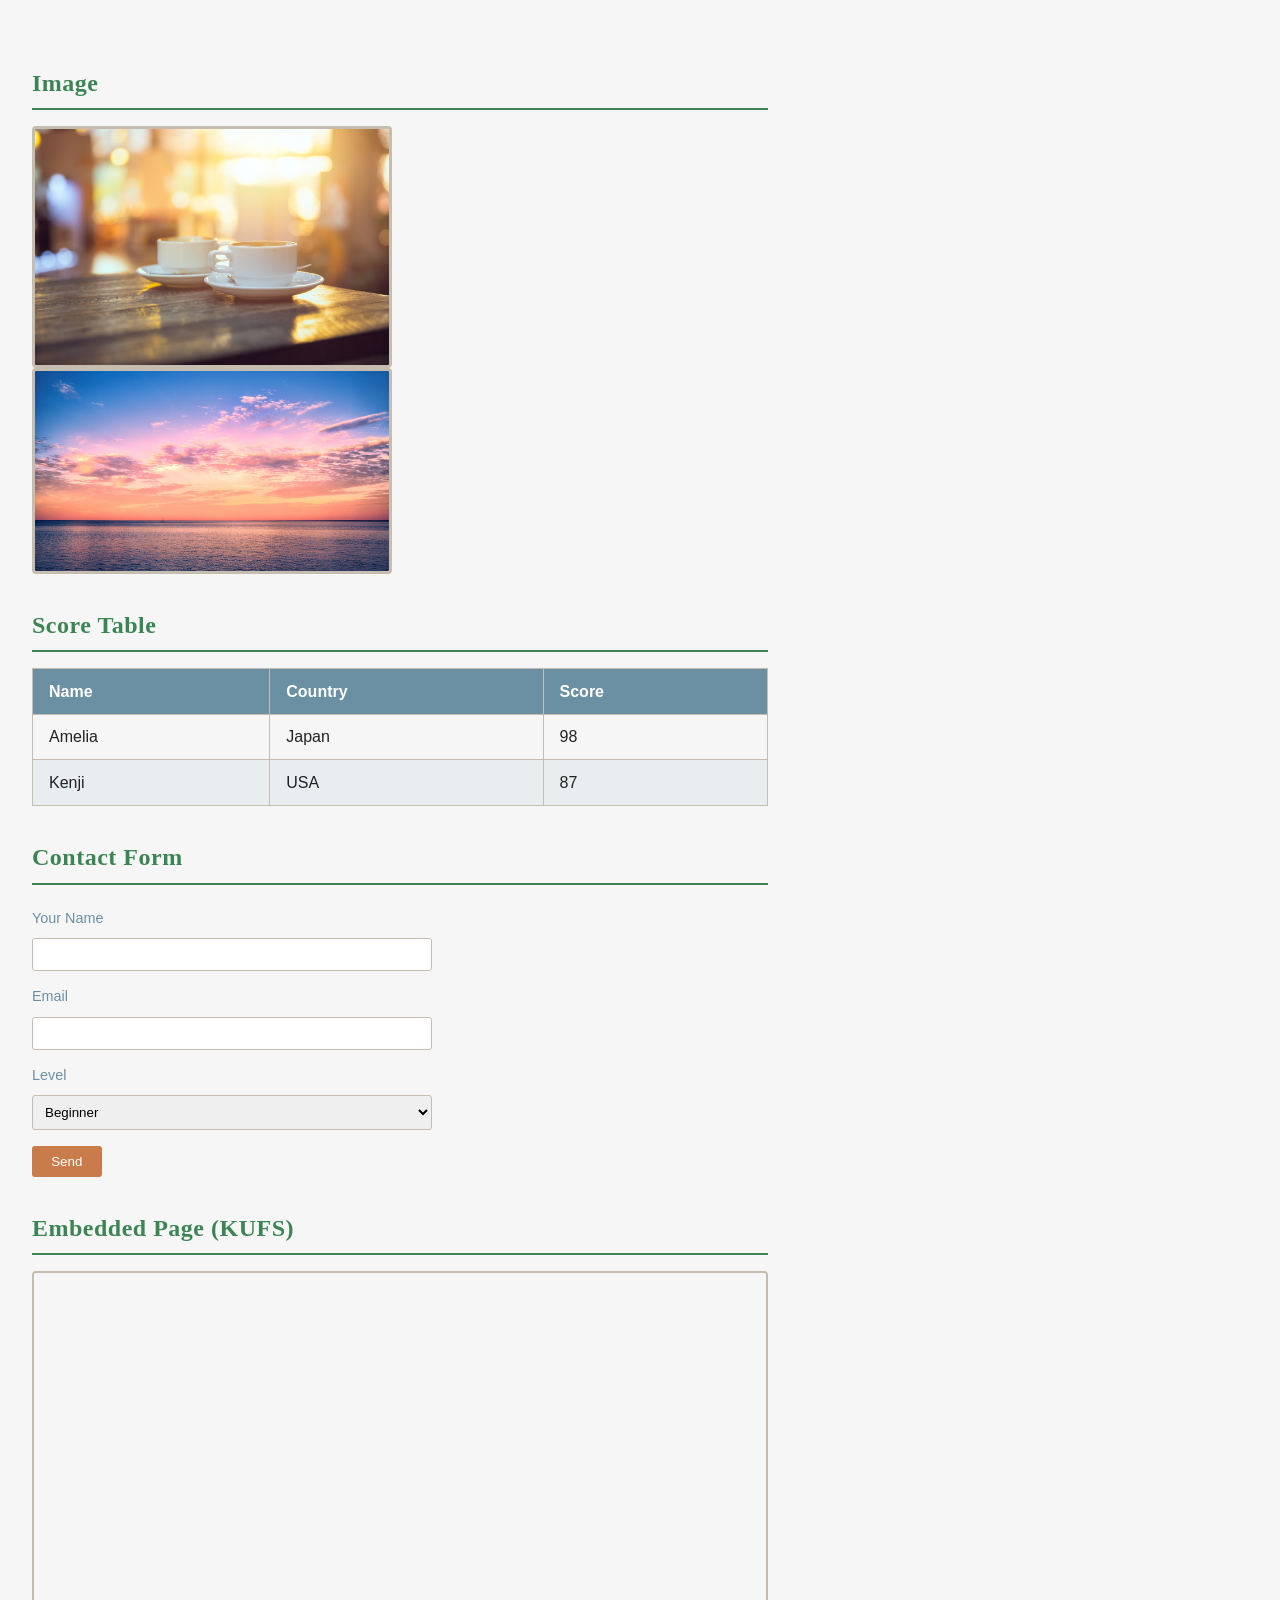
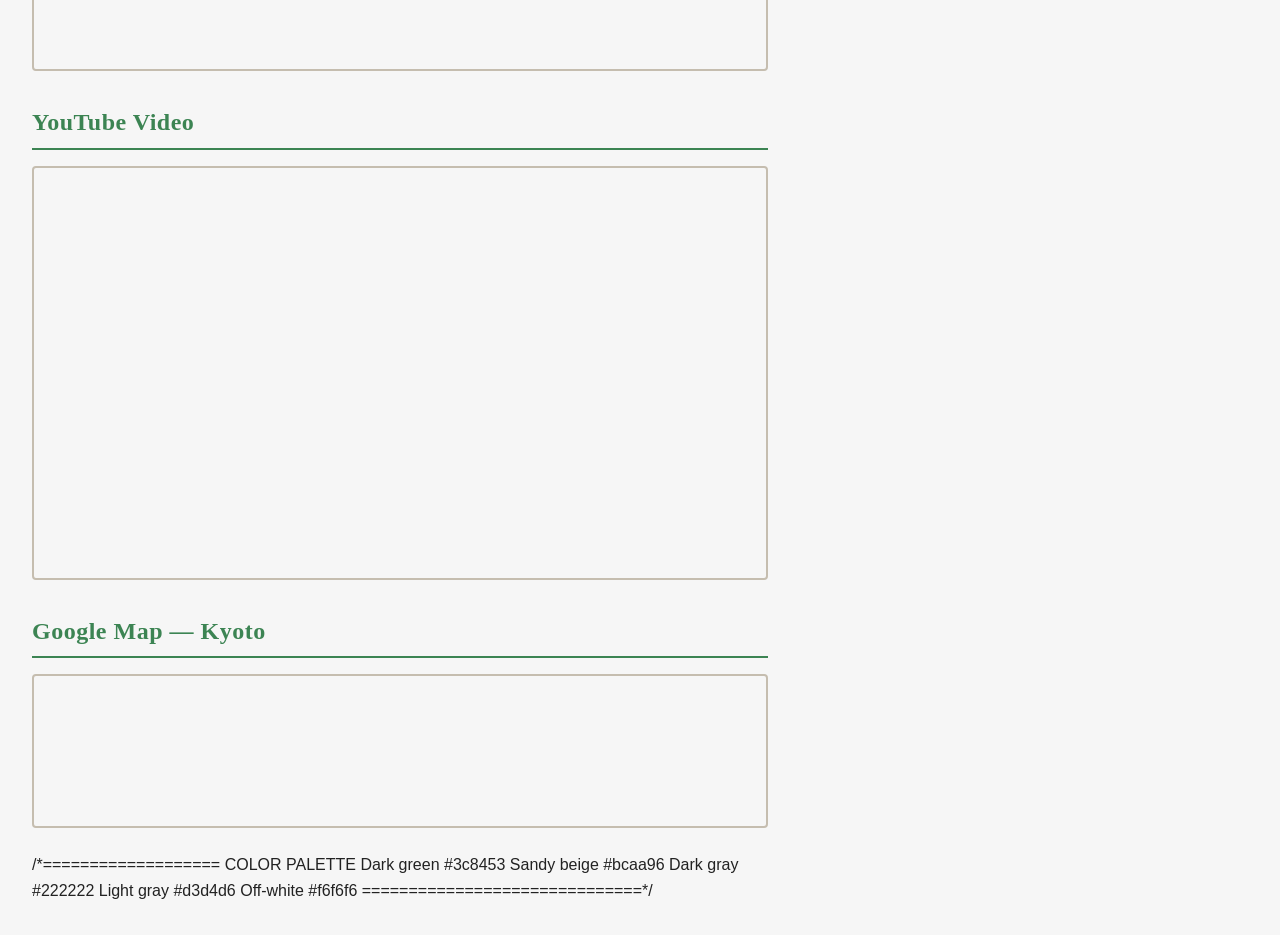
==== index.html @ cea36962 "Update index.html" ====
<!DOCTYPE html>
<html lang="en">
<head>
  <meta charset="UTF-8" />
  <meta name="viewport" content="width=device-width, initial-scale=1.0" />
  <title>Practice Page</title>

  <!-- External CSS: Google Fonts -->
  <link href="https://fonts.googleapis.com/css2?family=Noto+Serif+JP:wght@300;400&display=swap" rel="stylesheet" />

  <!-- Internal CSS with colors -->
  <style>
    body {
      background-color: #F5F0E8;
      color: #2C2A3A;
      font-family: 'Noto Serif JP', serif;
      max-width: 800px;
      margin: 0 auto;
      padding: 2rem;
    }

    h2 {
      color: #6B8FA3;
      border-bottom: 1px solid #C5BDAF;
      padding-bottom: 0.3rem;
      margin: 2rem 0 1rem;
    }

    /* Image */
    img {
      max-width: 360px;
      border: 3px solid #C5BDAF;
      border-radius: 4px;
      display: block;
    }
    /* Table */
    table {
      width: 100%;
      border-collapse: collapse;
    }

    thead {
      background-color: #6B8FA3;
      color: #ffffff;
    }

    th, td {
      padding: 0.6rem 1rem;
      text-align: left;
      border: 1px solid #C5BDAF;
    }

    tbody tr:nth-child(even) {
      background-color: #E8EDF0;
    }

    /* Form */
    form {
      display: flex;
      flex-direction: column;
      gap: 0.5rem;
      max-width: 400px;
    }

    label {
      color: #6B8FA3;
      font-size: 0.9rem;
      margin-top: 0.4rem;
    }

    input, select {
      padding: 0.5rem;
      border: 1px solid #C5BDAF;
      border-radius: 3px;
      font-family: inherit;
    }

    button[type="submit"] {
      margin-top: 0.5rem;
      padding: 0.5rem 1.2rem;
      background-color: #C97B4B;
      color: #ffffff;
      border: none;
      border-radius: 3px;
      cursor: pointer;
      align-self: flex-start;
      font-family: inherit;
    }

    /* iframes */
    iframe {
      display: block;
      width: 100%;
      border: 2px solid #C5BDAF;
      border-radius: 4px;
      margin-bottom: 1.5rem;
    }

    .video-wrap {
      position: relative;
      width: 100%;
      padding-bottom: 56.25%;
      height: 0;
    }

    .video-wrap iframe {
      position: absolute;
      top: 0; left: 0;
      width: 100%;
      height: 100%;
    }
  </style>
</head>
<body>

  <!-- FIX 1: pngtree.com is a webpage, not an image file.
       src must end in .jpg or .png — replaced with a real dog image. -->
  <h2>Image</h2>
  <img
    src="bg-coffee-shop.jpg"
    alt="coffee shop"
    width="360" />
<img
  src="bg-sunset-ocean.jpg"
  alt="sunset ocean"
  width="360"
  
  <!-- No fixes needed in the table -->
  <h2>Score Table</h2>
  <table>
    <thead>
      <tr>
        <th>Name</th>  <th>Country</th>  <th>Score</th>
      </tr>
    </thead>
    <tbody>
      <tr>
        <td>Amelia</td>  <td>Japan</td>  <td>98</td>
      </tr>
      <tr>
        <td>Kenji</td>  <td>USA</td>  <td>87</td>
      </tr>
    </tbody>
  </table>

  <!-- No fixes needed in the form -->
  <h2>Contact Form</h2>
  <form action="/submit" method="post">
    <label for="name">Your Name</label>
    <input type="text" id="name" name="name" />

    <label for="email">Email</label>
    <input type="email" id="email" name="email" />

    <label for="level">Level</label>
    <select id="level" name="level">
      <option value="beginner">Beginner</option>
      <option value="advanced">Advanced</option>
    </select>

    <button type="submit">Send</button>
  </form>

  <!-- FIX 2: Added title attribute (accessibility requirement) -->
  <h2>Embedded Page (KUFS)</h2>
  <iframe
    src="https://gyouseki.kufs.ac.jp/kufshp/KgApp?resId=S001125&Language=2"
    height="400"
    title="KUFS Faculty Research"
    frameborder="0">
  </iframe>

  <!-- FIX 3: Added frameborder="0", made responsive with wrapper div -->
  <h2>YouTube Video</h2>
  <div class="video-wrap">
    <iframe
      src="https://www.youtube.com/embed/dQw4w9WgXcQ"
      title="YouTube video player"
      frameborder="0"
      allowfullscreen>
    </iframe>
  </div>

  <!-- FIX 4: "pb=..." was a placeholder — replaced with real Nagoya embed URL.
       Also added frameborder="0" and allowfullscreen. -->
  <h2>Google Map — Kyoto</h2>
  <iframe
    src="https://www.google.com/search?q=kyoto+google+maps&oq=kyoto+google+maps&gs_lcrp=EgZjaHJvbWUyBggAEEUYOTIHCAEQABiABDIHCAIQABiABDIICAMQABgWGB4yCAgEEAAYFhgeMggIBRAAGBYYHjIICAYQABgWGB4yCAgHEAAYFhgeMggICBAAGBYYHjIICAkQABgWGB7SAQgyNzY3ajBqN6gCALACAA&sourceid=chrome&ie=UTF-8"
    title="Map of Kyoto"
    frameborder="0"
    allowfullscreen>
  </iframe>
/*===================
  COLOR PALETTE

 Dark green	#3c8453
 Sandy beige   #bcaa96
 Dark gray 	#222222
 Light gray	#d3d4d6
 Off-white 	#f6f6f6
==============================*/
<!DOCTYPE html>
<html lang="en">
<head>
<meta charset="UTF-8">
<meta name="viewport" content="width=device-width, initial-scale=1.0">
<title> Amelia Ijiri | Portfolio</title>

<style>
  /* ============================================
     1. TEXT PROPERTIES (Duckett Ch. 12)
     ============================================ */
  * {
    box-sizing: border-box;
  }

  body {
    margin: 0;
    background-color: #f6f6f6;
    font-family: 'Helvetica Neue', Arial, sans-serif;
    color: #222222;
    line-height: 1.6;
  }

  h1, h2, h3 {
    font-family: Georgia, 'Times New Roman', serif;
    color: #3c8453;
    font-weight: 700;
    letter-spacing: 0.5px;
  }

  h1 {
    font-size: 2.75rem;
    text-transform: uppercase;
    letter-spacing: 3px;
  }

  h2 {
    font-size: 1.5rem;
    border-bottom: 2px solid #3c8453;
    padding-bottom: 6px;
    margin-bottom: 16px;
  }

  p {
    font-size: 1rem;
    color: #3c8453;
  }

  .tagline {
    font-style: italic;
    font-size: 1.1rem;
    color: #3c8453;
    letter-spacing: 1px;
  }

  a {
    color:#3c8453;
    text-decoration: none;
    font-weight: bold;
  }

  a:hover {
    text-decoration: underline;
    color: #3c8453;
  }

  /* ============================================
     2. BOXES (Duckett Ch. 13)
     ============================================ */
  .container {
    max-width: 900px;
    margin: 0 auto;
    padding: 0 20px;
  }

  header.hero {
    background-color: #bcaa96;
    color:  #bcaa96;
    padding: 60px 20px;
    text-align: center;
  }

  header.hero h1 {
    color: #3c8453;
  }

  .card {
    background-color:#bcaa96;
    border: 1px solid #3c8453;
    border-radius: 20px;
    padding: 51px 51px;
    margin: 30px 0;
    box-shadow: 0 4px 10px rgba(0, 0, 0, 0.08);
  }

  .skills-box {
    background-color: #bcaa96;
    border-left: 6px solid #C56A4C;
    border-radius: 4px;
    padding: 24px 30px;
    margin: 30px 0;
  }

  footer {
    text-align: center;
    padding: 24px;
    background-color: #bcaa96;
    color: #F2F0EC;
    margin-top: 40px;
    font-size: 0.9rem;
  }

  /* ============================================
     3. LIST styled with CSS (Duckett Ch. 14)
     ============================================ */
  .skills-box ul {
    list-style: none;
    padding: 0;
    margin: 0;
    display: flex;
    flex-wrap: wrap;
    gap: 12px;
  }


</body>
</html>
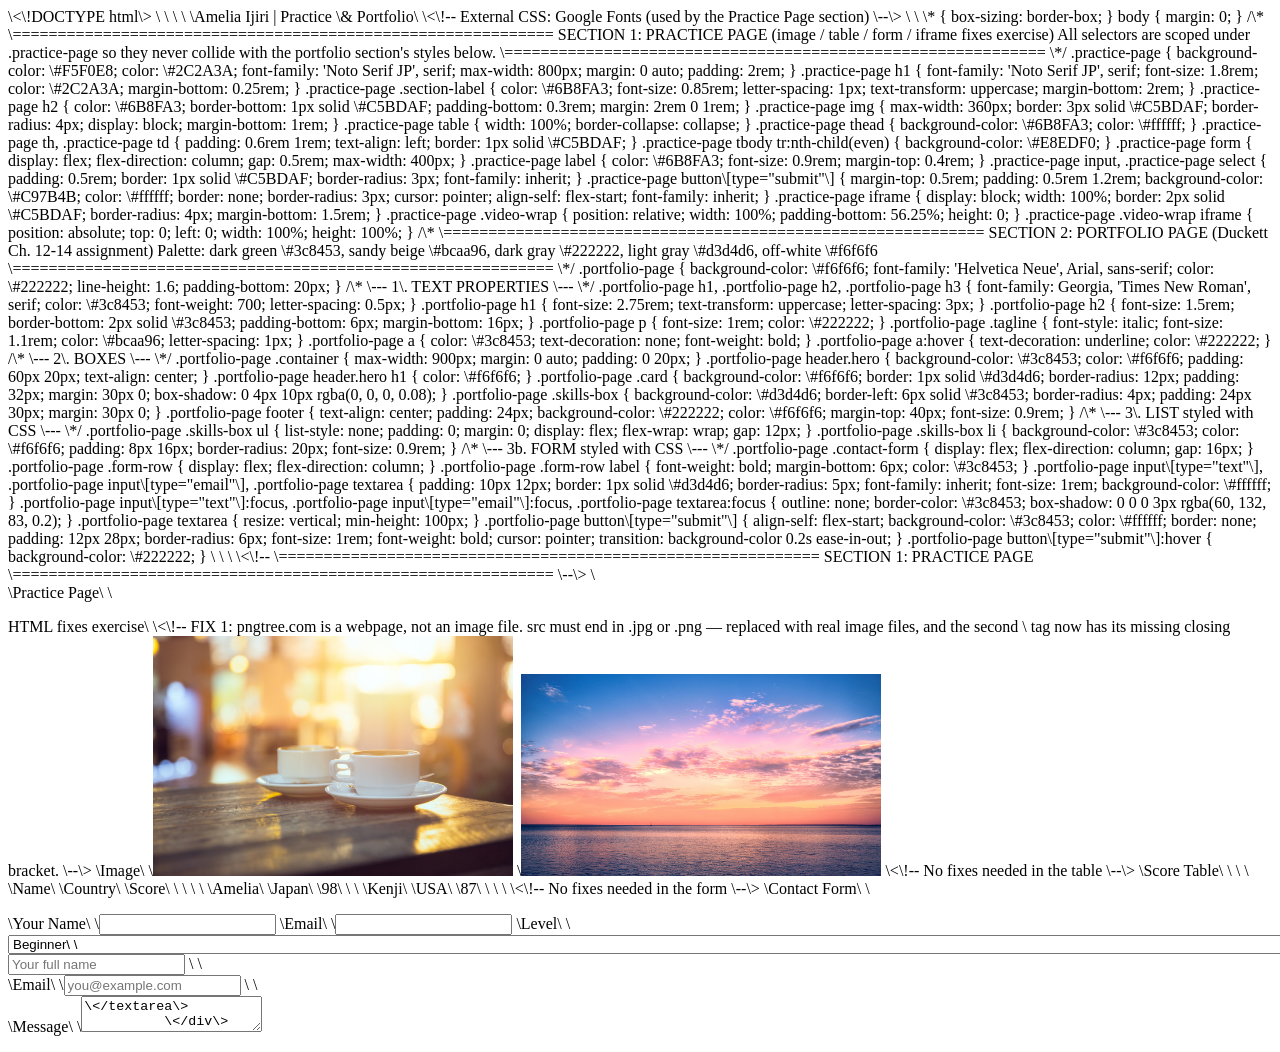
==== commit b90ad32b: "Add files via upload" ====
--- a/index.html
+++ b/index.html
@@ -1,328 +1,484 @@
-<!DOCTYPE html>
-<html lang="en">
-<head>
-  <meta charset="UTF-8" />
-  <meta name="viewport" content="width=device-width, initial-scale=1.0" />
-  <title>Practice Page</title>
-
-  <!-- External CSS: Google Fonts -->
-  <link href="https://fonts.googleapis.com/css2?family=Noto+Serif+JP:wght@300;400&display=swap" rel="stylesheet" />
-
-  <!-- Internal CSS with colors -->
-  <style>
-    body {
-      background-color: #F5F0E8;
-      color: #2C2A3A;
-      font-family: 'Noto Serif JP', serif;
-      max-width: 800px;
-      margin: 0 auto;
-      padding: 2rem;
-    }
-
-    h2 {
-      color: #6B8FA3;
-      border-bottom: 1px solid #C5BDAF;
-      padding-bottom: 0.3rem;
-      margin: 2rem 0 1rem;
-    }
-
-    /* Image */
-    img {
-      max-width: 360px;
-      border: 3px solid #C5BDAF;
-      border-radius: 4px;
-      display: block;
-    }
-    /* Table */
-    table {
-      width: 100%;
-      border-collapse: collapse;
-    }
-
-    thead {
-      background-color: #6B8FA3;
-      color: #ffffff;
-    }
-
-    th, td {
-      padding: 0.6rem 1rem;
-      text-align: left;
-      border: 1px solid #C5BDAF;
-    }
-
-    tbody tr:nth-child(even) {
-      background-color: #E8EDF0;
-    }
-
-    /* Form */
-    form {
-      display: flex;
-      flex-direction: column;
-      gap: 0.5rem;
-      max-width: 400px;
-    }
-
-    label {
-      color: #6B8FA3;
-      font-size: 0.9rem;
-      margin-top: 0.4rem;
-    }
-
-    input, select {
-      padding: 0.5rem;
-      border: 1px solid #C5BDAF;
-      border-radius: 3px;
-      font-family: inherit;
-    }
-
-    button[type="submit"] {
-      margin-top: 0.5rem;
-      padding: 0.5rem 1.2rem;
-      background-color: #C97B4B;
-      color: #ffffff;
-      border: none;
-      border-radius: 3px;
-      cursor: pointer;
-      align-self: flex-start;
-      font-family: inherit;
-    }
-
-    /* iframes */
-    iframe {
-      display: block;
-      width: 100%;
-      border: 2px solid #C5BDAF;
-      border-radius: 4px;
-      margin-bottom: 1.5rem;
-    }
-
-    .video-wrap {
-      position: relative;
-      width: 100%;
-      padding-bottom: 56.25%;
-      height: 0;
-    }
-
-    .video-wrap iframe {
-      position: absolute;
-      top: 0; left: 0;
-      width: 100%;
-      height: 100%;
-    }
-  </style>
-</head>
-<body>
-
-  <!-- FIX 1: pngtree.com is a webpage, not an image file.
-       src must end in .jpg or .png — replaced with a real dog image. -->
-  <h2>Image</h2>
-  <img
-    src="bg-coffee-shop.jpg"
-    alt="coffee shop"
-    width="360" />
-<img
-  src="bg-sunset-ocean.jpg"
-  alt="sunset ocean"
-  width="360"
-  
-  <!-- No fixes needed in the table -->
-  <h2>Score Table</h2>
-  <table>
-    <thead>
-      <tr>
-        <th>Name</th>  <th>Country</th>  <th>Score</th>
-      </tr>
-    </thead>
-    <tbody>
-      <tr>
-        <td>Amelia</td>  <td>Japan</td>  <td>98</td>
-      </tr>
-      <tr>
-        <td>Kenji</td>  <td>USA</td>  <td>87</td>
-      </tr>
-    </tbody>
-  </table>
-
-  <!-- No fixes needed in the form -->
-  <h2>Contact Form</h2>
-  <form action="/submit" method="post">
-    <label for="name">Your Name</label>
-    <input type="text" id="name" name="name" />
-
-    <label for="email">Email</label>
-    <input type="email" id="email" name="email" />
-
-    <label for="level">Level</label>
-    <select id="level" name="level">
-      <option value="beginner">Beginner</option>
-      <option value="advanced">Advanced</option>
-    </select>
-
-    <button type="submit">Send</button>
-  </form>
-
-  <!-- FIX 2: Added title attribute (accessibility requirement) -->
-  <h2>Embedded Page (KUFS)</h2>
-  <iframe
-    src="https://gyouseki.kufs.ac.jp/kufshp/KgApp?resId=S001125&Language=2"
-    height="400"
-    title="KUFS Faculty Research"
-    frameborder="0">
-  </iframe>
-
-  <!-- FIX 3: Added frameborder="0", made responsive with wrapper div -->
-  <h2>YouTube Video</h2>
-  <div class="video-wrap">
-    <iframe
-      src="https://www.youtube.com/embed/dQw4w9WgXcQ"
-      title="YouTube video player"
-      frameborder="0"
-      allowfullscreen>
-    </iframe>
-  </div>
-
-  <!-- FIX 4: "pb=..." was a placeholder — replaced with real Nagoya embed URL.
-       Also added frameborder="0" and allowfullscreen. -->
-  <h2>Google Map — Kyoto</h2>
-  <iframe
-    src="https://www.google.com/search?q=kyoto+google+maps&oq=kyoto+google+maps&gs_lcrp=EgZjaHJvbWUyBggAEEUYOTIHCAEQABiABDIHCAIQABiABDIICAMQABgWGB4yCAgEEAAYFhgeMggIBRAAGBYYHjIICAYQABgWGB4yCAgHEAAYFhgeMggICBAAGBYYHjIICAkQABgWGB7SAQgyNzY3ajBqN6gCALACAA&sourceid=chrome&ie=UTF-8"
-    title="Map of Kyoto"
-    frameborder="0"
-    allowfullscreen>
-  </iframe>
-/*===================
-  COLOR PALETTE
-
- Dark green	#3c8453
- Sandy beige   #bcaa96
- Dark gray 	#222222
- Light gray	#d3d4d6
- Off-white 	#f6f6f6
-==============================*/
-<!DOCTYPE html>
-<html lang="en">
-<head>
-<meta charset="UTF-8">
-<meta name="viewport" content="width=device-width, initial-scale=1.0">
-<title> Amelia Ijiri | Portfolio</title>
-
-<style>
-  /* ============================================
-     1. TEXT PROPERTIES (Duckett Ch. 12)
-     ============================================ */
-  * {
-    box-sizing: border-box;
-  }
-
-  body {
-    margin: 0;
-    background-color: #f6f6f6;
-    font-family: 'Helvetica Neue', Arial, sans-serif;
-    color: #222222;
-    line-height: 1.6;
-  }
-
-  h1, h2, h3 {
-    font-family: Georgia, 'Times New Roman', serif;
-    color: #3c8453;
-    font-weight: 700;
-    letter-spacing: 0.5px;
-  }
-
-  h1 {
-    font-size: 2.75rem;
-    text-transform: uppercase;
-    letter-spacing: 3px;
-  }
-
-  h2 {
-    font-size: 1.5rem;
-    border-bottom: 2px solid #3c8453;
-    padding-bottom: 6px;
-    margin-bottom: 16px;
-  }
-
-  p {
-    font-size: 1rem;
-    color: #3c8453;
-  }
-
-  .tagline {
-    font-style: italic;
-    font-size: 1.1rem;
-    color: #3c8453;
-    letter-spacing: 1px;
-  }
-
-  a {
-    color:#3c8453;
-    text-decoration: none;
-    font-weight: bold;
-  }
-
-  a:hover {
-    text-decoration: underline;
-    color: #3c8453;
-  }
-
-  /* ============================================
-     2. BOXES (Duckett Ch. 13)
-     ============================================ */
-  .container {
-    max-width: 900px;
-    margin: 0 auto;
-    padding: 0 20px;
-  }
-
-  header.hero {
-    background-color: #bcaa96;
-    color:  #bcaa96;
-    padding: 60px 20px;
-    text-align: center;
-  }
-
-  header.hero h1 {
-    color: #3c8453;
-  }
-
-  .card {
-    background-color:#bcaa96;
-    border: 1px solid #3c8453;
-    border-radius: 20px;
-    padding: 51px 51px;
-    margin: 30px 0;
-    box-shadow: 0 4px 10px rgba(0, 0, 0, 0.08);
-  }
-
-  .skills-box {
-    background-color: #bcaa96;
-    border-left: 6px solid #C56A4C;
-    border-radius: 4px;
-    padding: 24px 30px;
-    margin: 30px 0;
-  }
-
-  footer {
-    text-align: center;
-    padding: 24px;
-    background-color: #bcaa96;
-    color: #F2F0EC;
-    margin-top: 40px;
-    font-size: 0.9rem;
-  }
-
-  /* ============================================
-     3. LIST styled with CSS (Duckett Ch. 14)
-     ============================================ */
-  .skills-box ul {
-    list-style: none;
-    padding: 0;
-    margin: 0;
-    display: flex;
-    flex-wrap: wrap;
-    gap: 12px;
-  }
-
-
-</body>
-</html>
+\<\!DOCTYPE html\>  
+\<html lang="en"\>  
+\<head\>  
+\<meta charset="UTF-8"\>  
+\<meta name="viewport" content="width=device-width, initial-scale=1.0"\>  
+\<title\>Amelia Ijiri | Practice \&amp; Portfolio\</title\>
+
+\<\!-- External CSS: Google Fonts (used by the Practice Page section) \--\>  
+\<link href="https://fonts.googleapis.com/css2?family=Noto+Serif+JP:wght@300;400\&display=swap" rel="stylesheet"\>
+
+\<style\>  
+  \* {  
+    box-sizing: border-box;  
+  }
+
+  body {  
+    margin: 0;  
+  }
+
+  /\* \============================================================  
+     SECTION 1: PRACTICE PAGE  
+     (image / table / form / iframe fixes exercise)  
+     All selectors are scoped under .practice-page so they never  
+     collide with the portfolio section's styles below.  
+     \============================================================ \*/
+
+  .practice-page {  
+    background-color: \#F5F0E8;  
+    color: \#2C2A3A;  
+    font-family: 'Noto Serif JP', serif;  
+    max-width: 800px;  
+    margin: 0 auto;  
+    padding: 2rem;  
+  }
+
+  .practice-page h1 {  
+    font-family: 'Noto Serif JP', serif;  
+    font-size: 1.8rem;  
+    color: \#2C2A3A;  
+    margin-bottom: 0.25rem;  
+  }
+
+  .practice-page .section-label {  
+    color: \#6B8FA3;  
+    font-size: 0.85rem;  
+    letter-spacing: 1px;  
+    text-transform: uppercase;  
+    margin-bottom: 2rem;  
+  }
+
+  .practice-page h2 {  
+    color: \#6B8FA3;  
+    border-bottom: 1px solid \#C5BDAF;  
+    padding-bottom: 0.3rem;  
+    margin: 2rem 0 1rem;  
+  }
+
+  .practice-page img {  
+    max-width: 360px;  
+    border: 3px solid \#C5BDAF;  
+    border-radius: 4px;  
+    display: block;  
+    margin-bottom: 1rem;  
+  }
+
+  .practice-page table {  
+    width: 100%;  
+    border-collapse: collapse;  
+  }
+
+  .practice-page thead {  
+    background-color: \#6B8FA3;  
+    color: \#ffffff;  
+  }
+
+  .practice-page th,  
+  .practice-page td {  
+    padding: 0.6rem 1rem;  
+    text-align: left;  
+    border: 1px solid \#C5BDAF;  
+  }
+
+  .practice-page tbody tr:nth-child(even) {  
+    background-color: \#E8EDF0;  
+  }
+
+  .practice-page form {  
+    display: flex;  
+    flex-direction: column;  
+    gap: 0.5rem;  
+    max-width: 400px;  
+  }
+
+  .practice-page label {  
+    color: \#6B8FA3;  
+    font-size: 0.9rem;  
+    margin-top: 0.4rem;  
+  }
+
+  .practice-page input,  
+  .practice-page select {  
+    padding: 0.5rem;  
+    border: 1px solid \#C5BDAF;  
+    border-radius: 3px;  
+    font-family: inherit;  
+  }
+
+  .practice-page button\[type="submit"\] {  
+    margin-top: 0.5rem;  
+    padding: 0.5rem 1.2rem;  
+    background-color: \#C97B4B;  
+    color: \#ffffff;  
+    border: none;  
+    border-radius: 3px;  
+    cursor: pointer;  
+    align-self: flex-start;  
+    font-family: inherit;  
+  }
+
+  .practice-page iframe {  
+    display: block;  
+    width: 100%;  
+    border: 2px solid \#C5BDAF;  
+    border-radius: 4px;  
+    margin-bottom: 1.5rem;  
+  }
+
+  .practice-page .video-wrap {  
+    position: relative;  
+    width: 100%;  
+    padding-bottom: 56.25%;  
+    height: 0;  
+  }
+
+  .practice-page .video-wrap iframe {  
+    position: absolute;  
+    top: 0;  
+    left: 0;  
+    width: 100%;  
+    height: 100%;  
+  }
+
+  /\* \============================================================  
+     SECTION 2: PORTFOLIO PAGE  
+     (Duckett Ch. 12-14 assignment)  
+     Palette: dark green \#3c8453, sandy beige \#bcaa96,  
+              dark gray \#222222, light gray \#d3d4d6, off-white \#f6f6f6  
+     \============================================================ \*/
+
+  .portfolio-page {  
+    background-color: \#f6f6f6;  
+    font-family: 'Helvetica Neue', Arial, sans-serif;  
+    color: \#222222;  
+    line-height: 1.6;  
+    padding-bottom: 20px;  
+  }
+
+  /\* \--- 1\. TEXT PROPERTIES \--- \*/  
+  .portfolio-page h1,  
+  .portfolio-page h2,  
+  .portfolio-page h3 {  
+    font-family: Georgia, 'Times New Roman', serif;  
+    color: \#3c8453;  
+    font-weight: 700;  
+    letter-spacing: 0.5px;  
+  }
+
+  .portfolio-page h1 {  
+    font-size: 2.75rem;  
+    text-transform: uppercase;  
+    letter-spacing: 3px;  
+  }
+
+  .portfolio-page h2 {  
+    font-size: 1.5rem;  
+    border-bottom: 2px solid \#3c8453;  
+    padding-bottom: 6px;  
+    margin-bottom: 16px;  
+  }
+
+  .portfolio-page p {  
+    font-size: 1rem;  
+    color: \#222222;  
+  }
+
+  .portfolio-page .tagline {  
+    font-style: italic;  
+    font-size: 1.1rem;  
+    color: \#bcaa96;  
+    letter-spacing: 1px;  
+  }
+
+  .portfolio-page a {  
+    color: \#3c8453;  
+    text-decoration: none;  
+    font-weight: bold;  
+  }
+
+  .portfolio-page a:hover {  
+    text-decoration: underline;  
+    color: \#222222;  
+  }
+
+  /\* \--- 2\. BOXES \--- \*/  
+  .portfolio-page .container {  
+    max-width: 900px;  
+    margin: 0 auto;  
+    padding: 0 20px;  
+  }
+
+  .portfolio-page header.hero {  
+    background-color: \#3c8453;  
+    color: \#f6f6f6;  
+    padding: 60px 20px;  
+    text-align: center;  
+  }
+
+  .portfolio-page header.hero h1 {  
+    color: \#f6f6f6;  
+  }
+
+  .portfolio-page .card {  
+    background-color: \#f6f6f6;  
+    border: 1px solid \#d3d4d6;  
+    border-radius: 12px;  
+    padding: 32px;  
+    margin: 30px 0;  
+    box-shadow: 0 4px 10px rgba(0, 0, 0, 0.08);  
+  }
+
+  .portfolio-page .skills-box {  
+    background-color: \#d3d4d6;  
+    border-left: 6px solid \#3c8453;  
+    border-radius: 4px;  
+    padding: 24px 30px;  
+    margin: 30px 0;  
+  }
+
+  .portfolio-page footer {  
+    text-align: center;  
+    padding: 24px;  
+    background-color: \#222222;  
+    color: \#f6f6f6;  
+    margin-top: 40px;  
+    font-size: 0.9rem;  
+  }
+
+  /\* \--- 3\. LIST styled with CSS \--- \*/  
+  .portfolio-page .skills-box ul {  
+    list-style: none;  
+    padding: 0;  
+    margin: 0;  
+    display: flex;  
+    flex-wrap: wrap;  
+    gap: 12px;  
+  }
+
+  .portfolio-page .skills-box li {  
+    background-color: \#3c8453;  
+    color: \#f6f6f6;  
+    padding: 8px 16px;  
+    border-radius: 20px;  
+    font-size: 0.9rem;  
+  }
+
+  /\* \--- 3b. FORM styled with CSS \--- \*/  
+  .portfolio-page .contact-form {  
+    display: flex;  
+    flex-direction: column;  
+    gap: 16px;  
+  }
+
+  .portfolio-page .form-row {  
+    display: flex;  
+    flex-direction: column;  
+  }
+
+  .portfolio-page .form-row label {  
+    font-weight: bold;  
+    margin-bottom: 6px;  
+    color: \#3c8453;  
+  }
+
+  .portfolio-page input\[type="text"\],  
+  .portfolio-page input\[type="email"\],  
+  .portfolio-page textarea {  
+    padding: 10px 12px;  
+    border: 1px solid \#d3d4d6;  
+    border-radius: 5px;  
+    font-family: inherit;  
+    font-size: 1rem;  
+    background-color: \#ffffff;  
+  }
+
+  .portfolio-page input\[type="text"\]:focus,  
+  .portfolio-page input\[type="email"\]:focus,  
+  .portfolio-page textarea:focus {  
+    outline: none;  
+    border-color: \#3c8453;  
+    box-shadow: 0 0 0 3px rgba(60, 132, 83, 0.2);  
+  }
+
+  .portfolio-page textarea {  
+    resize: vertical;  
+    min-height: 100px;  
+  }
+
+  .portfolio-page button\[type="submit"\] {  
+    align-self: flex-start;  
+    background-color: \#3c8453;  
+    color: \#ffffff;  
+    border: none;  
+    padding: 12px 28px;  
+    border-radius: 6px;  
+    font-size: 1rem;  
+    font-weight: bold;  
+    cursor: pointer;  
+    transition: background-color 0.2s ease-in-out;  
+  }
+
+  .portfolio-page button\[type="submit"\]:hover {  
+    background-color: \#222222;  
+  }  
+\</style\>  
+\</head\>
+
+\<body\>
+
+  \<\!-- \============================================================  
+       SECTION 1: PRACTICE PAGE  
+       \============================================================ \--\>  
+  \<section class="practice-page"\>
+
+    \<h1\>Practice Page\</h1\>  
+    \<p class="section-label"\>HTML fixes exercise\</p\>
+
+    \<\!-- FIX 1: pngtree.com is a webpage, not an image file.  
+         src must end in .jpg or .png — replaced with real image files,  
+         and the second \<img\> tag now has its missing closing bracket. \--\>  
+    \<h2\>Image\</h2\>  
+    \<img src="bg-coffee-shop.jpg" alt="coffee shop" width="360"\>  
+    \<img src="bg-sunset-ocean.jpg" alt="sunset ocean" width="360"\>
+
+    \<\!-- No fixes needed in the table \--\>  
+    \<h2\>Score Table\</h2\>  
+    \<table\>  
+      \<thead\>  
+        \<tr\>  
+          \<th\>Name\</th\>  
+          \<th\>Country\</th\>  
+          \<th\>Score\</th\>  
+        \</tr\>  
+      \</thead\>  
+      \<tbody\>  
+        \<tr\>  
+          \<td\>Amelia\</td\>  
+          \<td\>Japan\</td\>  
+          \<td\>98\</td\>  
+        \</tr\>  
+        \<tr\>  
+          \<td\>Kenji\</td\>  
+          \<td\>USA\</td\>  
+          \<td\>87\</td\>  
+        \</tr\>  
+      \</tbody\>  
+    \</table\>
+
+    \<\!-- No fixes needed in the form \--\>  
+    \<h2\>Contact Form\</h2\>  
+    \<form action="/submit" method="post"\>  
+      \<label for="p-name"\>Your Name\</label\>  
+      \<input type="text" id="p-name" name="name"\>
+
+      \<label for="p-email"\>Email\</label\>  
+      \<input type="email" id="p-email" name="email"\>
+
+      \<label for="p-level"\>Level\</label\>  
+      \<select id="p-level" name="level"\>  
+        \<option value="beginner"\>Beginner\</option\>  
+        \<option value="advanced"\>Advanced\</option\>  
+      \</select\>
+
+      \<button type="submit"\>Send\</button\>  
+    \</form\>
+
+    \<\!-- FIX 2: Added title attribute (accessibility requirement) \--\>  
+    \<h2\>Embedded Page (KUFS)\</h2\>  
+    \<iframe  
+      src="https://gyouseki.kufs.ac.jp/kufshp/KgApp?resId=S001125\&Language=2"  
+      height="400"  
+      title="KUFS Faculty Research"  
+      frameborder="0"\>  
+    \</iframe\>
+
+    \<\!-- FIX 3: Added frameborder="0", made responsive with wrapper div \--\>  
+    \<h2\>YouTube Video\</h2\>  
+    \<div class="video-wrap"\>  
+      \<iframe  
+        src="https://www.youtube.com/embed/dQw4w9WgXcQ"  
+        title="YouTube video player"  
+        frameborder="0"  
+        allowfullscreen\>  
+      \</iframe\>  
+    \</div\>
+
+    \<\!-- FIX 4: Replaced the placeholder search-results URL with a real  
+         Google Maps embed URL for Kyoto, and added frameborder="0"  
+         and allowfullscreen. \--\>  
+    \<h2\>Google Map — Kyoto\</h2\>  
+    \<iframe  
+      src="https://www.google.com/maps?q=Kyoto,Japan\&output=embed"  
+      title="Map of Kyoto"  
+      frameborder="0"  
+      allowfullscreen\>  
+    \</iframe\>
+
+  \</section\>
+
+  \<\!-- \============================================================  
+       SECTION 2: PORTFOLIO PAGE (Duckett Ch. 12-14 assignment)  
+       \============================================================ \--\>  
+  \<section class="portfolio-page"\>
+
+    \<header class="hero"\>  
+      \<h1\>Amelia Ijiri\</h1\>  
+      \<p class="tagline"\>Digital Transformation Researcher \&amp; Educator\</p\>  
+    \</header\>
+
+    \<div class="container"\>
+
+      \<section class="card"\>  
+        \<h2\>About Me\</h2\>  
+        \<p\>  
+          I'm an Assistant Professor of Digital Transformation, researching  
+          generative AI, immersive learning, and critical digital pedagogy.  
+          This page was built to practice core CSS skills: styling text,  
+          building boxes, and shaping a list and a form with custom styles  
+          instead of default browser styling.  
+        \</p\>  
+      \</section\>
+
+      \<section class="skills-box"\>  
+        \<h2\>Skills\</h2\>  
+        \<ul\>  
+          \<li\>HTML5\</li\>  
+          \<li\>CSS3\</li\>  
+          \<li\>XR / Frame VR\</li\>  
+          \<li\>Instructional Design\</li\>  
+          \<li\>Qualitative Research\</li\>  
+        \</ul\>  
+      \</section\>
+
+      \<section class="card"\>  
+        \<h2\>Contact Me\</h2\>  
+        \<form class="contact-form" action="\#" method="post"\>  
+          \<div class="form-row"\>  
+            \<label for="pf-name"\>Name\</label\>  
+            \<input type="text" id="pf-name" name="name" placeholder="Your full name" required\>  
+          \</div\>
+
+          \<div class="form-row"\>  
+            \<label for="pf-email"\>Email\</label\>  
+            \<input type="email" id="pf-email" name="email" placeholder="you@example.com" required\>  
+          \</div\>
+
+          \<div class="form-row"\>  
+            \<label for="pf-message"\>Message\</label\>  
+            \<textarea id="pf-message" name="message" placeholder="Say hello..."\>\</textarea\>  
+          \</div\>
+
+          \<button type="submit"\>Send Message\</button\>  
+        \</form\>  
+      \</section\>
+
+    \</div\>
+
+    \<footer\>  
+      \<p\>\&copy; 2026 Amelia Ijiri. Built for a web design assignment.\</p\>  
+    \</footer\>
+
+  \</section\>
+
+\</body\>  
+\</html\>  
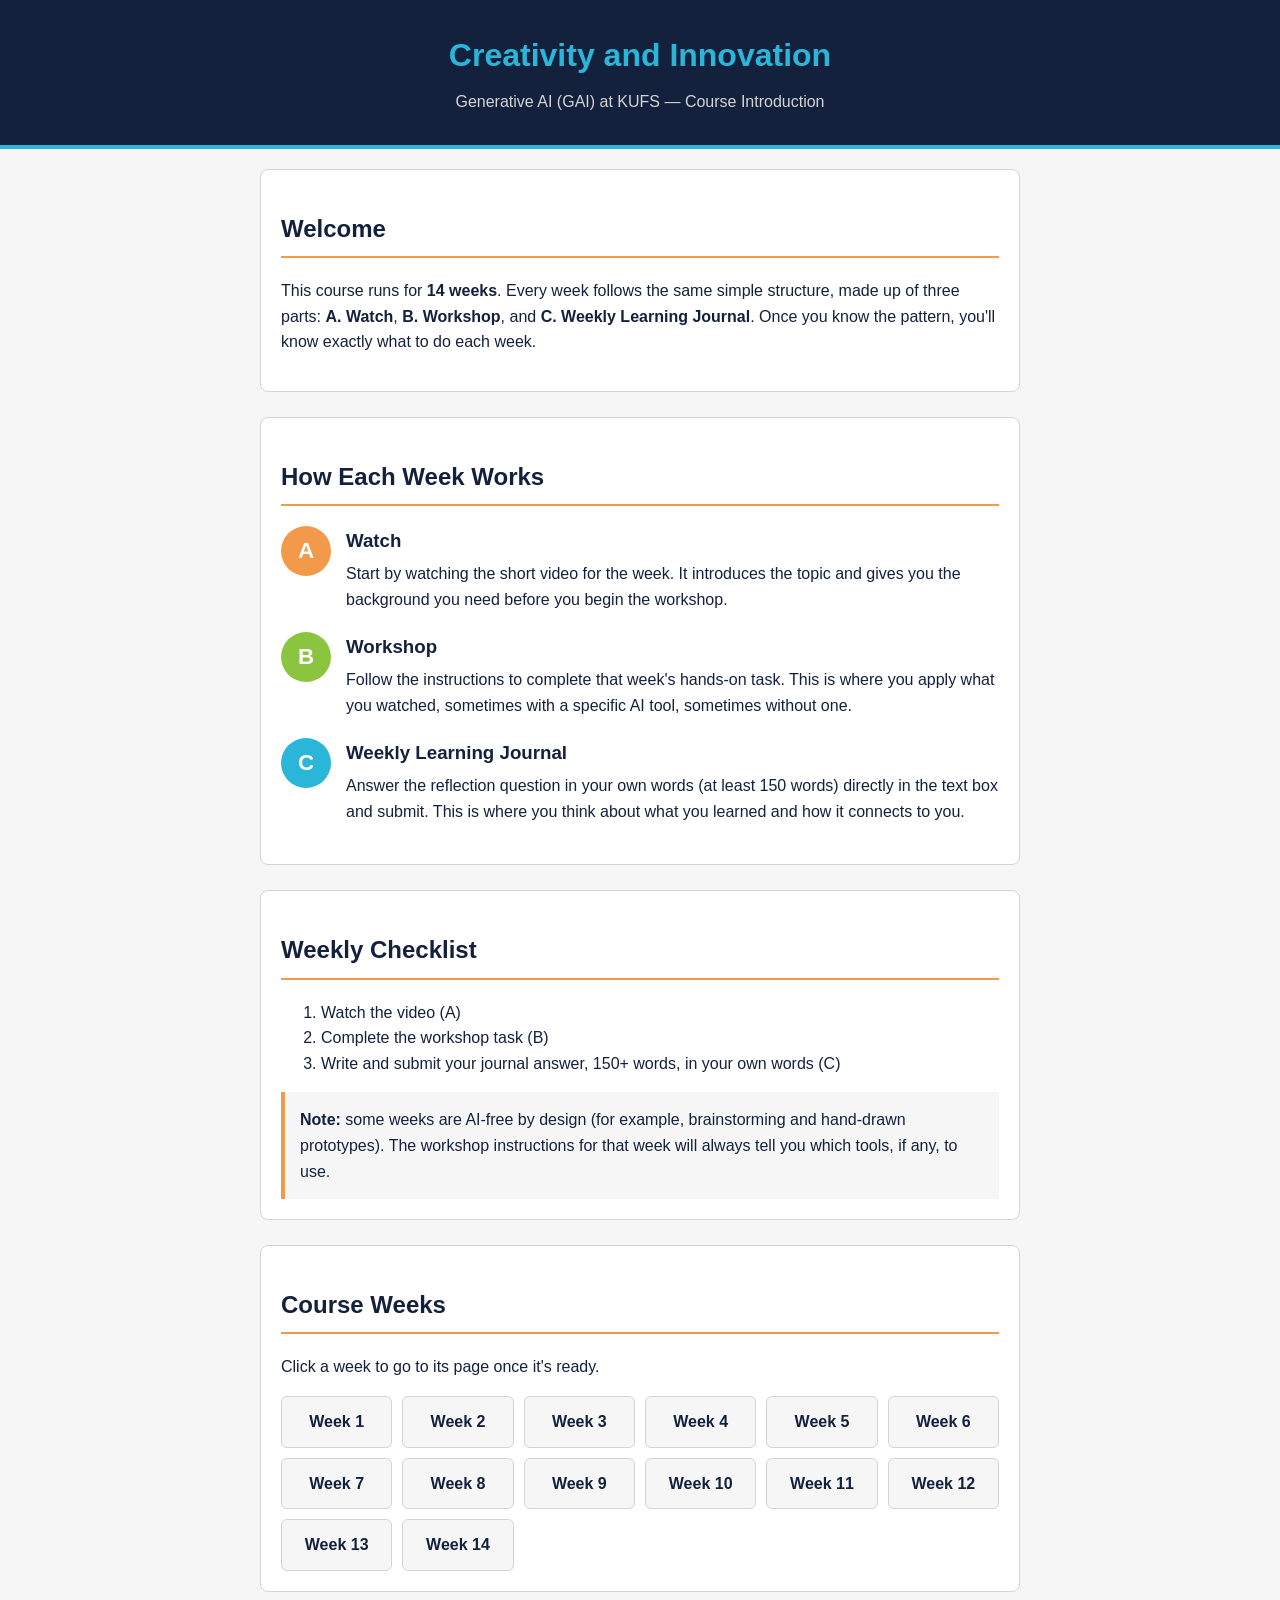
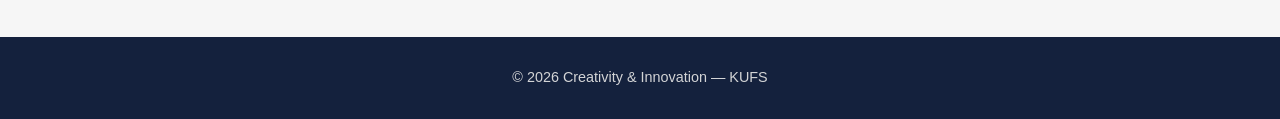
==== commit ee7623cf: "Add files via upload" ====
--- a/index.html
+++ b/index.html
@@ -1,484 +1,249 @@
-\<\!DOCTYPE html\>  
-\<html lang="en"\>  
-\<head\>  
-\<meta charset="UTF-8"\>  
-\<meta name="viewport" content="width=device-width, initial-scale=1.0"\>  
-\<title\>Amelia Ijiri | Practice \&amp; Portfolio\</title\>
-
-\<\!-- External CSS: Google Fonts (used by the Practice Page section) \--\>  
-\<link href="https://fonts.googleapis.com/css2?family=Noto+Serif+JP:wght@300;400\&display=swap" rel="stylesheet"\>
-
-\<style\>  
-  \* {  
-    box-sizing: border-box;  
-  }
-
-  body {  
-    margin: 0;  
-  }
-
-  /\* \============================================================  
-     SECTION 1: PRACTICE PAGE  
-     (image / table / form / iframe fixes exercise)  
-     All selectors are scoped under .practice-page so they never  
-     collide with the portfolio section's styles below.  
-     \============================================================ \*/
-
-  .practice-page {  
-    background-color: \#F5F0E8;  
-    color: \#2C2A3A;  
-    font-family: 'Noto Serif JP', serif;  
-    max-width: 800px;  
-    margin: 0 auto;  
-    padding: 2rem;  
-  }
-
-  .practice-page h1 {  
-    font-family: 'Noto Serif JP', serif;  
-    font-size: 1.8rem;  
-    color: \#2C2A3A;  
-    margin-bottom: 0.25rem;  
-  }
-
-  .practice-page .section-label {  
-    color: \#6B8FA3;  
-    font-size: 0.85rem;  
-    letter-spacing: 1px;  
-    text-transform: uppercase;  
-    margin-bottom: 2rem;  
-  }
-
-  .practice-page h2 {  
-    color: \#6B8FA3;  
-    border-bottom: 1px solid \#C5BDAF;  
-    padding-bottom: 0.3rem;  
-    margin: 2rem 0 1rem;  
-  }
-
-  .practice-page img {  
-    max-width: 360px;  
-    border: 3px solid \#C5BDAF;  
-    border-radius: 4px;  
-    display: block;  
-    margin-bottom: 1rem;  
-  }
-
-  .practice-page table {  
-    width: 100%;  
-    border-collapse: collapse;  
-  }
-
-  .practice-page thead {  
-    background-color: \#6B8FA3;  
-    color: \#ffffff;  
-  }
-
-  .practice-page th,  
-  .practice-page td {  
-    padding: 0.6rem 1rem;  
-    text-align: left;  
-    border: 1px solid \#C5BDAF;  
-  }
-
-  .practice-page tbody tr:nth-child(even) {  
-    background-color: \#E8EDF0;  
-  }
-
-  .practice-page form {  
-    display: flex;  
-    flex-direction: column;  
-    gap: 0.5rem;  
-    max-width: 400px;  
-  }
-
-  .practice-page label {  
-    color: \#6B8FA3;  
-    font-size: 0.9rem;  
-    margin-top: 0.4rem;  
-  }
-
-  .practice-page input,  
-  .practice-page select {  
-    padding: 0.5rem;  
-    border: 1px solid \#C5BDAF;  
-    border-radius: 3px;  
-    font-family: inherit;  
-  }
-
-  .practice-page button\[type="submit"\] {  
-    margin-top: 0.5rem;  
-    padding: 0.5rem 1.2rem;  
-    background-color: \#C97B4B;  
-    color: \#ffffff;  
-    border: none;  
-    border-radius: 3px;  
-    cursor: pointer;  
-    align-self: flex-start;  
-    font-family: inherit;  
-  }
-
-  .practice-page iframe {  
-    display: block;  
-    width: 100%;  
-    border: 2px solid \#C5BDAF;  
-    border-radius: 4px;  
-    margin-bottom: 1.5rem;  
-  }
-
-  .practice-page .video-wrap {  
-    position: relative;  
-    width: 100%;  
-    padding-bottom: 56.25%;  
-    height: 0;  
-  }
-
-  .practice-page .video-wrap iframe {  
-    position: absolute;  
-    top: 0;  
-    left: 0;  
-    width: 100%;  
-    height: 100%;  
-  }
-
-  /\* \============================================================  
-     SECTION 2: PORTFOLIO PAGE  
-     (Duckett Ch. 12-14 assignment)  
-     Palette: dark green \#3c8453, sandy beige \#bcaa96,  
-              dark gray \#222222, light gray \#d3d4d6, off-white \#f6f6f6  
-     \============================================================ \*/
-
-  .portfolio-page {  
-    background-color: \#f6f6f6;  
-    font-family: 'Helvetica Neue', Arial, sans-serif;  
-    color: \#222222;  
-    line-height: 1.6;  
-    padding-bottom: 20px;  
-  }
-
-  /\* \--- 1\. TEXT PROPERTIES \--- \*/  
-  .portfolio-page h1,  
-  .portfolio-page h2,  
-  .portfolio-page h3 {  
-    font-family: Georgia, 'Times New Roman', serif;  
-    color: \#3c8453;  
-    font-weight: 700;  
-    letter-spacing: 0.5px;  
-  }
-
-  .portfolio-page h1 {  
-    font-size: 2.75rem;  
-    text-transform: uppercase;  
-    letter-spacing: 3px;  
-  }
-
-  .portfolio-page h2 {  
-    font-size: 1.5rem;  
-    border-bottom: 2px solid \#3c8453;  
-    padding-bottom: 6px;  
-    margin-bottom: 16px;  
-  }
-
-  .portfolio-page p {  
-    font-size: 1rem;  
-    color: \#222222;  
-  }
-
-  .portfolio-page .tagline {  
-    font-style: italic;  
-    font-size: 1.1rem;  
-    color: \#bcaa96;  
-    letter-spacing: 1px;  
-  }
-
-  .portfolio-page a {  
-    color: \#3c8453;  
-    text-decoration: none;  
-    font-weight: bold;  
-  }
-
-  .portfolio-page a:hover {  
-    text-decoration: underline;  
-    color: \#222222;  
-  }
-
-  /\* \--- 2\. BOXES \--- \*/  
-  .portfolio-page .container {  
-    max-width: 900px;  
-    margin: 0 auto;  
-    padding: 0 20px;  
-  }
-
-  .portfolio-page header.hero {  
-    background-color: \#3c8453;  
-    color: \#f6f6f6;  
-    padding: 60px 20px;  
-    text-align: center;  
-  }
-
-  .portfolio-page header.hero h1 {  
-    color: \#f6f6f6;  
-  }
-
-  .portfolio-page .card {  
-    background-color: \#f6f6f6;  
-    border: 1px solid \#d3d4d6;  
-    border-radius: 12px;  
-    padding: 32px;  
-    margin: 30px 0;  
-    box-shadow: 0 4px 10px rgba(0, 0, 0, 0.08);  
-  }
-
-  .portfolio-page .skills-box {  
-    background-color: \#d3d4d6;  
-    border-left: 6px solid \#3c8453;  
-    border-radius: 4px;  
-    padding: 24px 30px;  
-    margin: 30px 0;  
-  }
-
-  .portfolio-page footer {  
-    text-align: center;  
-    padding: 24px;  
-    background-color: \#222222;  
-    color: \#f6f6f6;  
-    margin-top: 40px;  
-    font-size: 0.9rem;  
-  }
-
-  /\* \--- 3\. LIST styled with CSS \--- \*/  
-  .portfolio-page .skills-box ul {  
-    list-style: none;  
-    padding: 0;  
-    margin: 0;  
-    display: flex;  
-    flex-wrap: wrap;  
-    gap: 12px;  
-  }
-
-  .portfolio-page .skills-box li {  
-    background-color: \#3c8453;  
-    color: \#f6f6f6;  
-    padding: 8px 16px;  
-    border-radius: 20px;  
-    font-size: 0.9rem;  
-  }
-
-  /\* \--- 3b. FORM styled with CSS \--- \*/  
-  .portfolio-page .contact-form {  
-    display: flex;  
-    flex-direction: column;  
-    gap: 16px;  
-  }
-
-  .portfolio-page .form-row {  
-    display: flex;  
-    flex-direction: column;  
-  }
-
-  .portfolio-page .form-row label {  
-    font-weight: bold;  
-    margin-bottom: 6px;  
-    color: \#3c8453;  
-  }
-
-  .portfolio-page input\[type="text"\],  
-  .portfolio-page input\[type="email"\],  
-  .portfolio-page textarea {  
-    padding: 10px 12px;  
-    border: 1px solid \#d3d4d6;  
-    border-radius: 5px;  
-    font-family: inherit;  
-    font-size: 1rem;  
-    background-color: \#ffffff;  
-  }
-
-  .portfolio-page input\[type="text"\]:focus,  
-  .portfolio-page input\[type="email"\]:focus,  
-  .portfolio-page textarea:focus {  
-    outline: none;  
-    border-color: \#3c8453;  
-    box-shadow: 0 0 0 3px rgba(60, 132, 83, 0.2);  
-  }
-
-  .portfolio-page textarea {  
-    resize: vertical;  
-    min-height: 100px;  
-  }
-
-  .portfolio-page button\[type="submit"\] {  
-    align-self: flex-start;  
-    background-color: \#3c8453;  
-    color: \#ffffff;  
-    border: none;  
-    padding: 12px 28px;  
-    border-radius: 6px;  
-    font-size: 1rem;  
-    font-weight: bold;  
-    cursor: pointer;  
-    transition: background-color 0.2s ease-in-out;  
-  }
-
-  .portfolio-page button\[type="submit"\]:hover {  
-    background-color: \#222222;  
-  }  
-\</style\>  
-\</head\>
-
-\<body\>
-
-  \<\!-- \============================================================  
-       SECTION 1: PRACTICE PAGE  
-       \============================================================ \--\>  
-  \<section class="practice-page"\>
-
-    \<h1\>Practice Page\</h1\>  
-    \<p class="section-label"\>HTML fixes exercise\</p\>
-
-    \<\!-- FIX 1: pngtree.com is a webpage, not an image file.  
-         src must end in .jpg or .png — replaced with real image files,  
-         and the second \<img\> tag now has its missing closing bracket. \--\>  
-    \<h2\>Image\</h2\>  
-    \<img src="bg-coffee-shop.jpg" alt="coffee shop" width="360"\>  
-    \<img src="bg-sunset-ocean.jpg" alt="sunset ocean" width="360"\>
-
-    \<\!-- No fixes needed in the table \--\>  
-    \<h2\>Score Table\</h2\>  
-    \<table\>  
-      \<thead\>  
-        \<tr\>  
-          \<th\>Name\</th\>  
-          \<th\>Country\</th\>  
-          \<th\>Score\</th\>  
-        \</tr\>  
-      \</thead\>  
-      \<tbody\>  
-        \<tr\>  
-          \<td\>Amelia\</td\>  
-          \<td\>Japan\</td\>  
-          \<td\>98\</td\>  
-        \</tr\>  
-        \<tr\>  
-          \<td\>Kenji\</td\>  
-          \<td\>USA\</td\>  
-          \<td\>87\</td\>  
-        \</tr\>  
-      \</tbody\>  
-    \</table\>
-
-    \<\!-- No fixes needed in the form \--\>  
-    \<h2\>Contact Form\</h2\>  
-    \<form action="/submit" method="post"\>  
-      \<label for="p-name"\>Your Name\</label\>  
-      \<input type="text" id="p-name" name="name"\>
-
-      \<label for="p-email"\>Email\</label\>  
-      \<input type="email" id="p-email" name="email"\>
-
-      \<label for="p-level"\>Level\</label\>  
-      \<select id="p-level" name="level"\>  
-        \<option value="beginner"\>Beginner\</option\>  
-        \<option value="advanced"\>Advanced\</option\>  
-      \</select\>
-
-      \<button type="submit"\>Send\</button\>  
-    \</form\>
-
-    \<\!-- FIX 2: Added title attribute (accessibility requirement) \--\>  
-    \<h2\>Embedded Page (KUFS)\</h2\>  
-    \<iframe  
-      src="https://gyouseki.kufs.ac.jp/kufshp/KgApp?resId=S001125\&Language=2"  
-      height="400"  
-      title="KUFS Faculty Research"  
-      frameborder="0"\>  
-    \</iframe\>
-
-    \<\!-- FIX 3: Added frameborder="0", made responsive with wrapper div \--\>  
-    \<h2\>YouTube Video\</h2\>  
-    \<div class="video-wrap"\>  
-      \<iframe  
-        src="https://www.youtube.com/embed/dQw4w9WgXcQ"  
-        title="YouTube video player"  
-        frameborder="0"  
-        allowfullscreen\>  
-      \</iframe\>  
-    \</div\>
-
-    \<\!-- FIX 4: Replaced the placeholder search-results URL with a real  
-         Google Maps embed URL for Kyoto, and added frameborder="0"  
-         and allowfullscreen. \--\>  
-    \<h2\>Google Map — Kyoto\</h2\>  
-    \<iframe  
-      src="https://www.google.com/maps?q=Kyoto,Japan\&output=embed"  
-      title="Map of Kyoto"  
-      frameborder="0"  
-      allowfullscreen\>  
-    \</iframe\>
-
-  \</section\>
-
-  \<\!-- \============================================================  
-       SECTION 2: PORTFOLIO PAGE (Duckett Ch. 12-14 assignment)  
-       \============================================================ \--\>  
-  \<section class="portfolio-page"\>
-
-    \<header class="hero"\>  
-      \<h1\>Amelia Ijiri\</h1\>  
-      \<p class="tagline"\>Digital Transformation Researcher \&amp; Educator\</p\>  
-    \</header\>
-
-    \<div class="container"\>
-
-      \<section class="card"\>  
-        \<h2\>About Me\</h2\>  
-        \<p\>  
-          I'm an Assistant Professor of Digital Transformation, researching  
-          generative AI, immersive learning, and critical digital pedagogy.  
-          This page was built to practice core CSS skills: styling text,  
-          building boxes, and shaping a list and a form with custom styles  
-          instead of default browser styling.  
-        \</p\>  
-      \</section\>
-
-      \<section class="skills-box"\>  
-        \<h2\>Skills\</h2\>  
-        \<ul\>  
-          \<li\>HTML5\</li\>  
-          \<li\>CSS3\</li\>  
-          \<li\>XR / Frame VR\</li\>  
-          \<li\>Instructional Design\</li\>  
-          \<li\>Qualitative Research\</li\>  
-        \</ul\>  
-      \</section\>
-
-      \<section class="card"\>  
-        \<h2\>Contact Me\</h2\>  
-        \<form class="contact-form" action="\#" method="post"\>  
-          \<div class="form-row"\>  
-            \<label for="pf-name"\>Name\</label\>  
-            \<input type="text" id="pf-name" name="name" placeholder="Your full name" required\>  
-          \</div\>
-
-          \<div class="form-row"\>  
-            \<label for="pf-email"\>Email\</label\>  
-            \<input type="email" id="pf-email" name="email" placeholder="you@example.com" required\>  
-          \</div\>
-
-          \<div class="form-row"\>  
-            \<label for="pf-message"\>Message\</label\>  
-            \<textarea id="pf-message" name="message" placeholder="Say hello..."\>\</textarea\>  
-          \</div\>
-
-          \<button type="submit"\>Send Message\</button\>  
-        \</form\>  
-      \</section\>
-
-    \</div\>
-
-    \<footer\>  
-      \<p\>\&copy; 2026 Amelia Ijiri. Built for a web design assignment.\</p\>  
-    \</footer\>
-
-  \</section\>
-
-\</body\>  
-\</html\>  
+<!DOCTYPE html>
+<html lang="en">
+<head>
+  <meta charset="UTF-8">
+  <meta name="viewport" content="width=device-width, initial-scale=1.0">
+  <title>Course Introduction</title>
+
+  <style>
+    /* ==========================================
+       COLOR PALETTE (matches KUFS "Creativity and
+       Innovation" branding)
+       Navy       : #14213d
+       Cyan       : #29b6d8
+       Lime green : #8bc53f
+       Orange     : #f2994a
+       Off-white  : #f6f6f6
+       ========================================== */
+
+    * {
+      box-sizing: border-box;
+    }
+
+    body {
+      margin: 0;
+      font-family: Arial, Helvetica, sans-serif;
+      color: #14213d;
+      background-color: #f6f6f6;
+      line-height: 1.6;
+    }
+
+    /* ---------- HEADER ---------- */
+    header {
+      background-color: #14213d;
+      color: #f6f6f6;
+      padding: 30px 20px;
+      text-align: center;
+      border-bottom: 4px solid #29b6d8;
+    }
+
+    header h1 {
+      margin: 0 0 8px 0;
+      color: #29b6d8;
+    }
+
+    header p {
+      margin: 0;
+      color: #d3d4d6;
+    }
+
+    /* ---------- MAIN LAYOUT ---------- */
+    main {
+      max-width: 800px;
+      margin: 0 auto;
+      padding: 20px;
+    }
+
+    article {
+      background-color: #ffffff;
+      border: 1px solid #d3d4d6;
+      border-radius: 8px;
+      padding: 20px;
+      margin-bottom: 25px;
+    }
+
+    article h2 {
+      color: #14213d;
+      border-bottom: 2px solid #f2994a;
+      padding-bottom: 8px;
+    }
+
+    /* ---------- ABC EXPLANATION BLOCKS ---------- */
+    .abc-block {
+      display: flex;
+      align-items: flex-start;
+      gap: 15px;
+      margin-bottom: 20px;
+    }
+
+    .abc-letter {
+      flex-shrink: 0;
+      width: 50px;
+      height: 50px;
+      border-radius: 50%;
+      background-color: #29b6d8;
+      color: #ffffff;
+      display: flex;
+      align-items: center;
+      justify-content: center;
+      font-size: 1.4em;
+      font-weight: bold;
+    }
+
+    .abc-block:nth-child(2) .abc-letter {
+      background-color: #f2994a;
+    }
+
+    .abc-block:nth-child(3) .abc-letter {
+      background-color: #8bc53f;
+    }
+
+    .abc-block h3 {
+      margin: 0 0 5px 0;
+    }
+
+    .abc-block p {
+      margin: 0;
+    }
+
+    /* ---------- WEEK GRID ---------- */
+    .week-grid {
+      display: grid;
+      grid-template-columns: repeat(auto-fill, minmax(100px, 1fr));
+      gap: 10px;
+      margin-top: 15px;
+    }
+
+    .week-grid a {
+      display: block;
+      text-align: center;
+      background-color: #f6f6f6;
+      border: 1px solid #d3d4d6;
+      border-radius: 6px;
+      padding: 12px 5px;
+      text-decoration: none;
+      color: #14213d;
+      font-weight: bold;
+      transition: background-color 0.2s;
+    }
+
+    .week-grid a:hover {
+      background-color: #29b6d8;
+      color: #ffffff;
+      border-color: #29b6d8;
+    }
+
+    /* ---------- NOTE BOX ---------- */
+    .note-box {
+      background-color: #f6f6f6;
+      border-left: 4px solid #f2994a;
+      padding: 15px;
+      margin-top: 15px;
+    }
+
+    .note-box p {
+      margin: 0;
+    }
+
+    /* ---------- FOOTER ---------- */
+    footer {
+      background-color: #14213d;
+      color: #d3d4d6;
+      text-align: center;
+      padding: 15px;
+      font-size: 0.9em;
+    }
+  </style>
+</head>
+<body>
+
+  <!-- ================= HEADER ================= -->
+  <header>
+    <h1>Creativity and Innovation</h1>
+    <p>Generative AI (GAI) at KUFS &mdash; Course Introduction</p>
+  </header>
+
+  <!-- ================= MAIN CONTENT ================= -->
+  <main>
+
+    <!-- ---- Welcome ---- -->
+    <article>
+      <h2>Welcome</h2>
+      <p>This course runs for <strong>14 weeks</strong>. Every week follows the same simple structure, made up of three parts: <strong>A. Watch</strong>, <strong>B. Workshop</strong>, and <strong>C. Weekly Learning Journal</strong>. Once you know the pattern, you'll know exactly what to do each week.</p>
+    </article>
+
+    <!-- ---- How Each Week Works ---- -->
+    <article>
+      <h2>How Each Week Works</h2>
+
+      <div class="abc-block">
+        <div class="abc-letter">A</div>
+        <div>
+          <h3>Watch</h3>
+          <p>Start by watching the short video for the week. It introduces the topic and gives you the background you need before you begin the workshop.</p>
+        </div>
+      </div>
+
+      <div class="abc-block">
+        <div class="abc-letter">B</div>
+        <div>
+          <h3>Workshop</h3>
+          <p>Follow the instructions to complete that week's hands-on task. This is where you apply what you watched, sometimes with a specific AI tool, sometimes without one.</p>
+        </div>
+      </div>
+
+      <div class="abc-block">
+        <div class="abc-letter">C</div>
+        <div>
+          <h3>Weekly Learning Journal</h3>
+          <p>Answer the reflection question in your own words (at least 150 words) directly in the text box and submit. This is where you think about what you learned and how it connects to you.</p>
+        </div>
+      </div>
+    </article>
+
+    <!-- ---- Weekly Checklist ---- -->
+    <article>
+      <h2>Weekly Checklist</h2>
+      <ol>
+        <li>Watch the video (A)</li>
+        <li>Complete the workshop task (B)</li>
+        <li>Write and submit your journal answer, 150+ words, in your own words (C)</li>
+      </ol>
+
+      <div class="note-box">
+        <p><strong>Note:</strong> some weeks are AI-free by design (for example, brainstorming and hand-drawn prototypes). The workshop instructions for that week will always tell you which tools, if any, to use.</p>
+      </div>
+    </article>
+
+    <!-- ---- Course Weeks ---- -->
+    <article>
+      <h2>Course Weeks</h2>
+      <p>Click a week to go to its page once it's ready.</p>
+
+      <div class="week-grid">
+        <a href="week-01.html">Week 1</a>
+        <a href="week-02.html">Week 2</a>
+        <a href="week-03.html">Week 3</a>
+        <a href="week-04.html">Week 4</a>
+        <a href="week-05.html">Week 5</a>
+        <a href="week-06.html">Week 6</a>
+        <a href="week-07.html">Week 7</a>
+        <a href="week-08.html">Week 8</a>
+        <a href="week-09.html">Week 9</a>
+        <a href="week-10.html">Week 10</a>
+        <a href="week-11.html">Week 11</a>
+        <a href="week-12.html">Week 12</a>
+        <a href="week-13.html">Week 13</a>
+        <a href="week-14.html">Week 14</a>
+      </div>
+    </article>
+
+  </main>
+
+  <!-- ================= FOOTER ================= -->
+  <footer>
+    <p>&copy; 2026 Creativity &amp; Innovation — KUFS</p>
+  </footer>
+
+</body>
+</html>
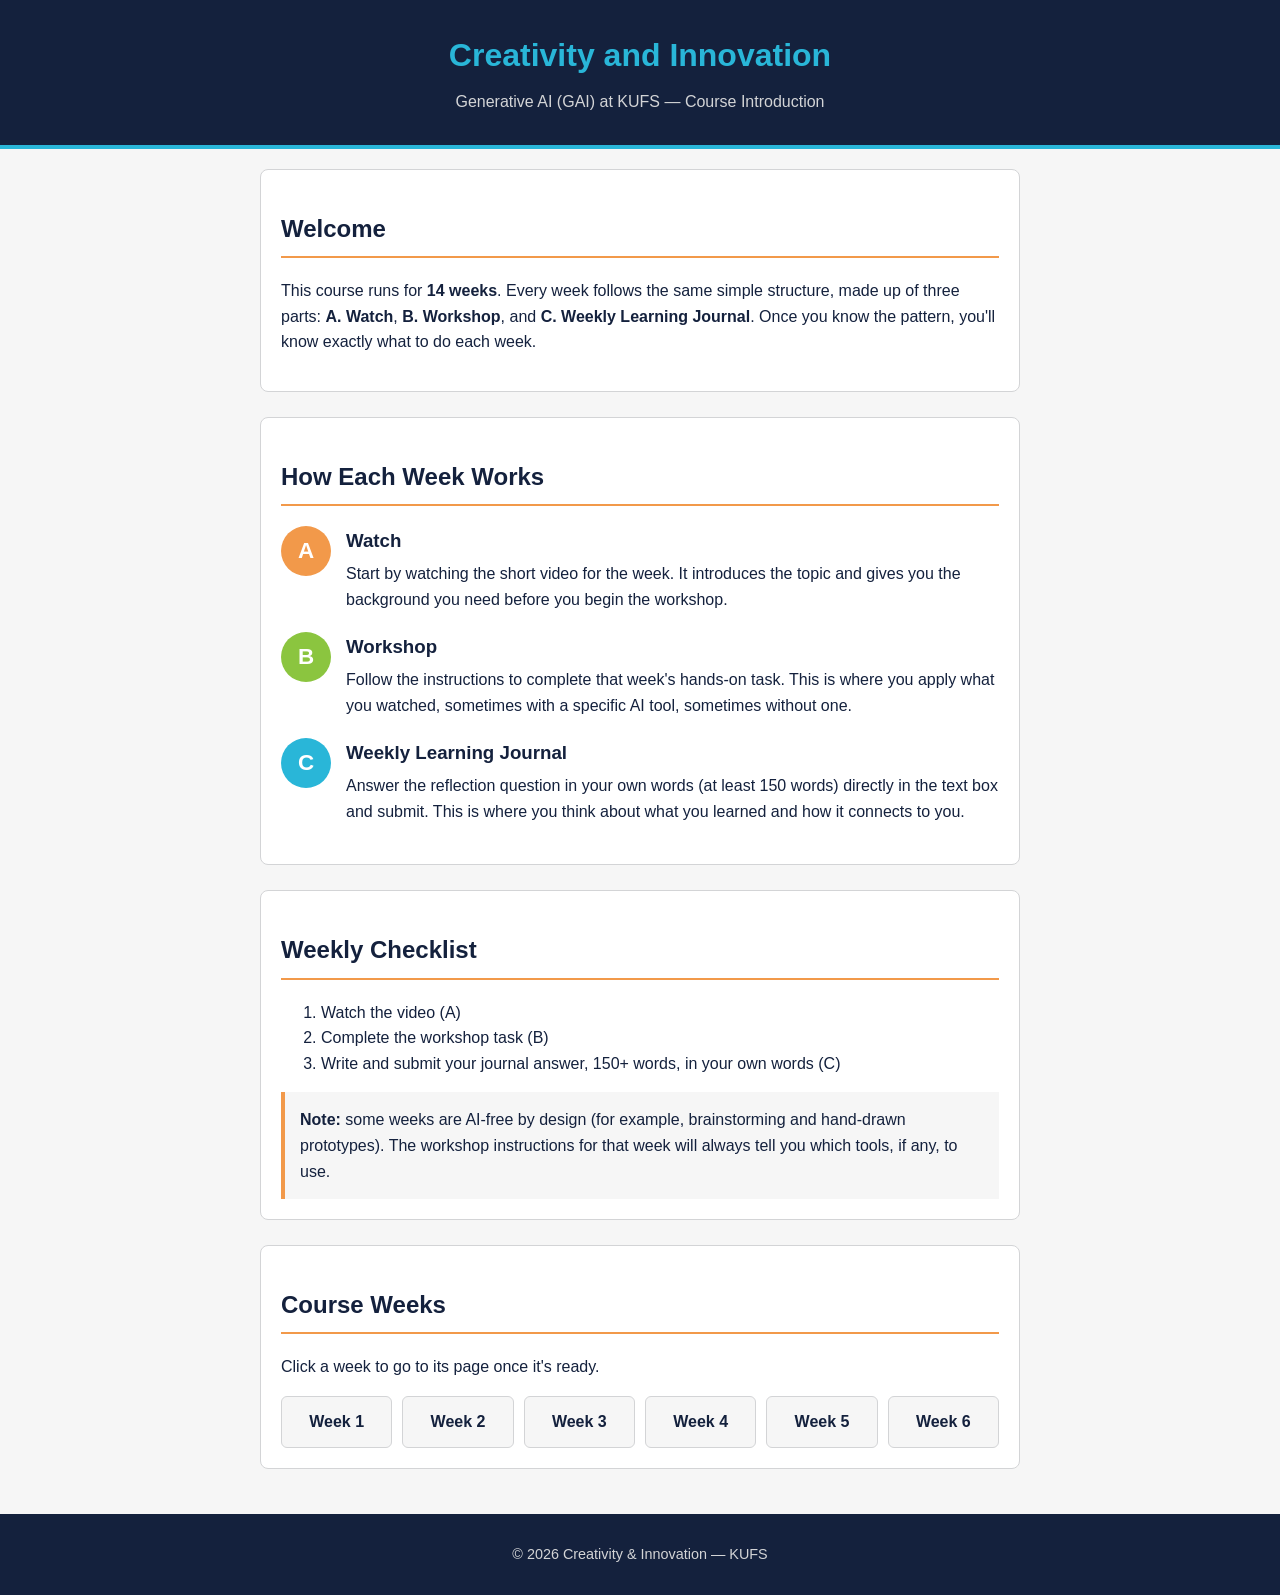
==== commit a8f901cb: "Update index.html" ====
--- a/index.html
+++ b/index.html
@@ -221,20 +221,13 @@
       <p>Click a week to go to its page once it's ready.</p>
 
       <div class="week-grid">
-        <a href="week-01.html">Week 1</a>
+        <a href="week1.html">Week 1</a>
         <a href="week-02.html">Week 2</a>
         <a href="week-03.html">Week 3</a>
         <a href="week-04.html">Week 4</a>
         <a href="week-05.html">Week 5</a>
         <a href="week-06.html">Week 6</a>
-        <a href="week-07.html">Week 7</a>
-        <a href="week-08.html">Week 8</a>
-        <a href="week-09.html">Week 9</a>
-        <a href="week-10.html">Week 10</a>
-        <a href="week-11.html">Week 11</a>
-        <a href="week-12.html">Week 12</a>
-        <a href="week-13.html">Week 13</a>
-        <a href="week-14.html">Week 14</a>
+     
       </div>
     </article>
 
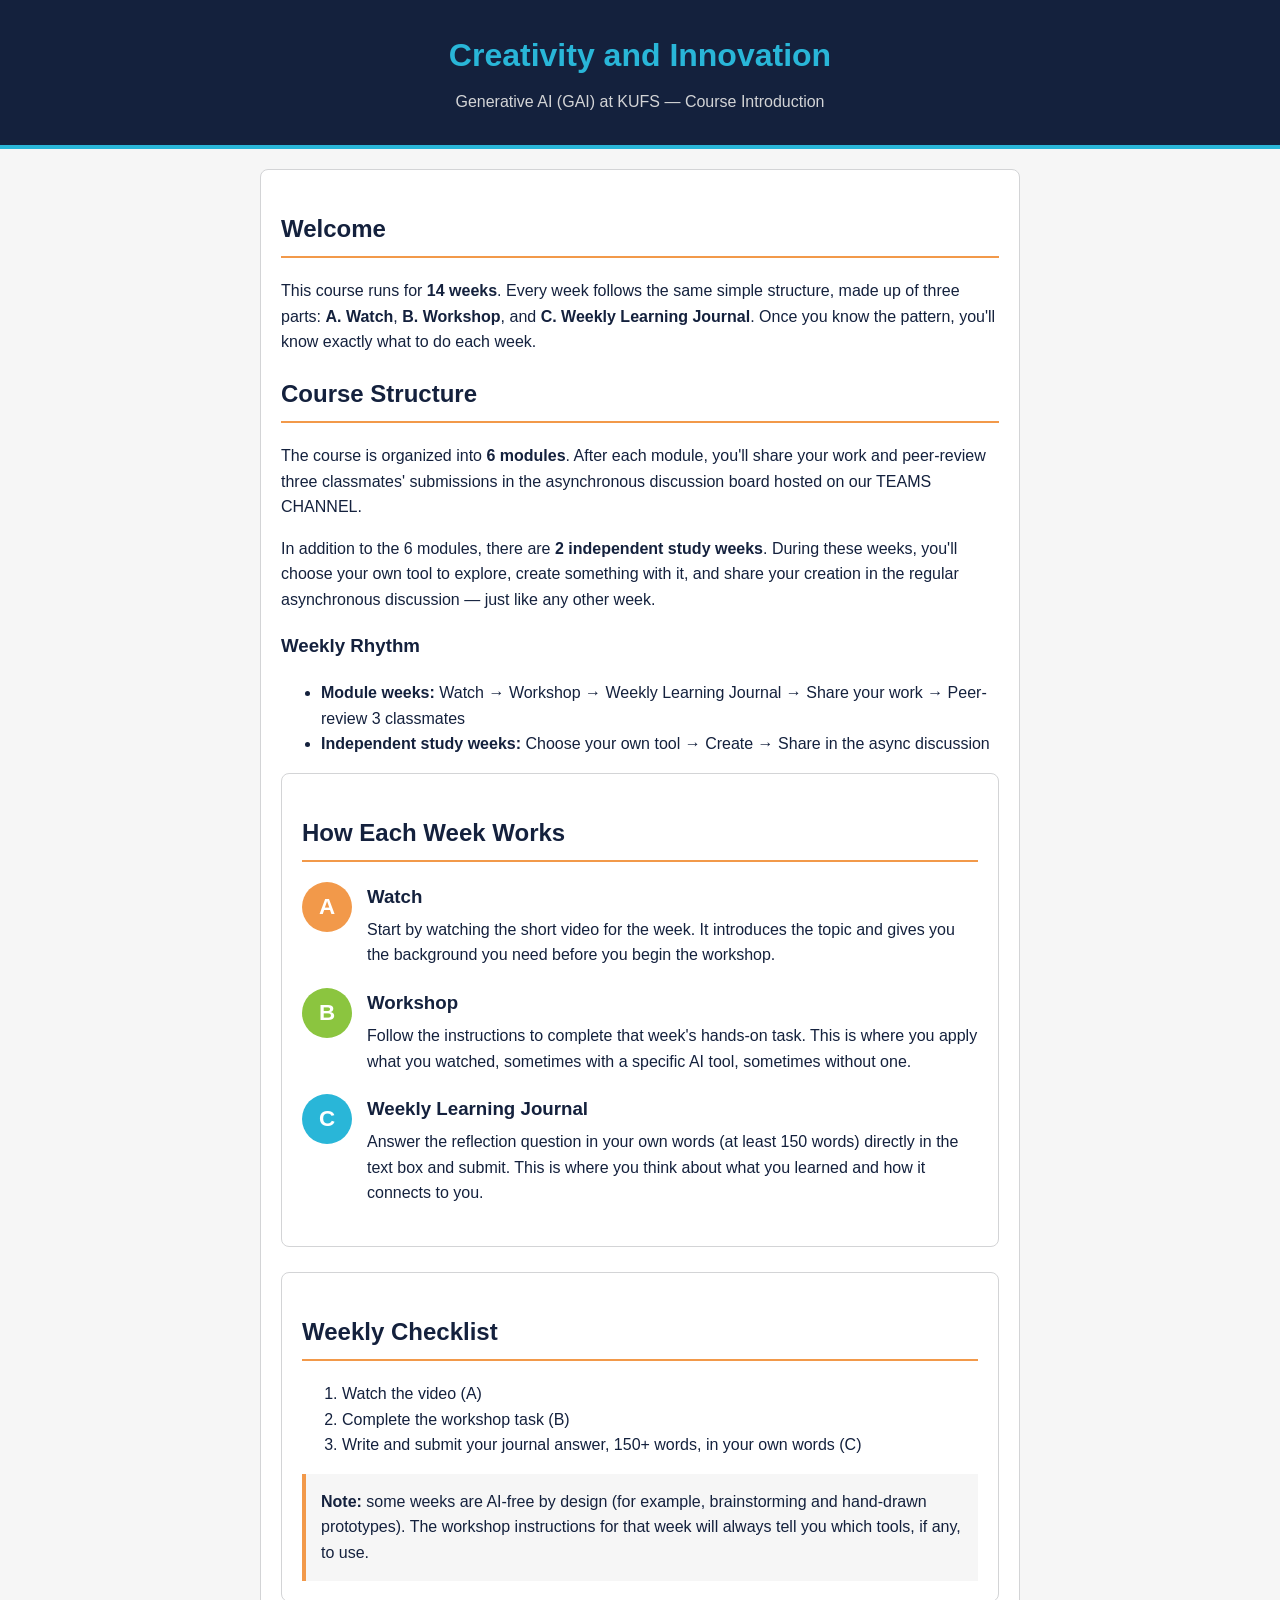
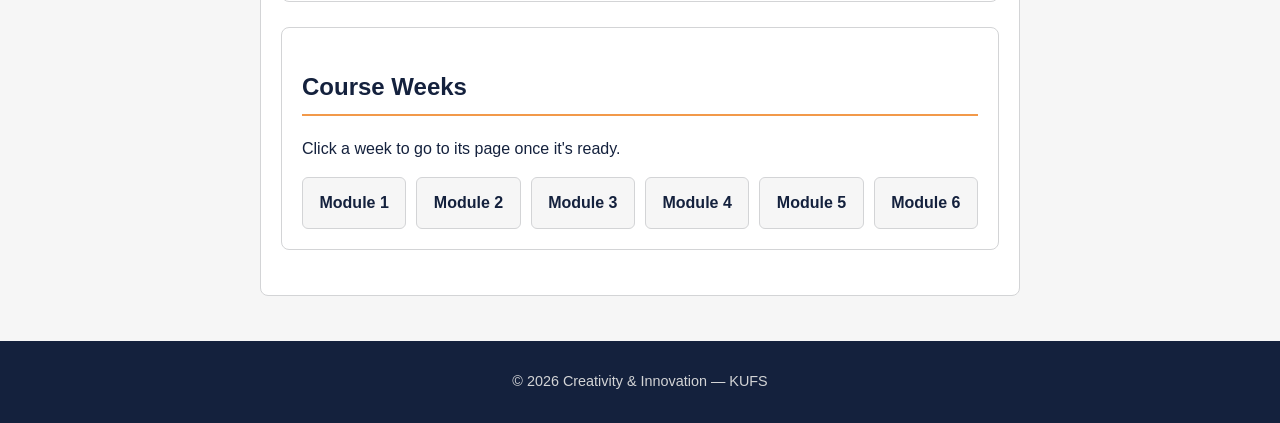
==== commit e1c0c2ed: "Update index.html" ====
--- a/index.html
+++ b/index.html
@@ -169,8 +169,18 @@
     <!-- ---- Welcome ---- -->
     <article>
       <h2>Welcome</h2>
-      <p>This course runs for <strong>14 weeks</strong>. Every week follows the same simple structure, made up of three parts: <strong>A. Watch</strong>, <strong>B. Workshop</strong>, and <strong>C. Weekly Learning Journal</strong>. Once you know the pattern, you'll know exactly what to do each week.</p>
-    </article>
+     <p>This course runs for <strong>14 weeks</strong>. Every week follows the same simple structure, made up of three parts: <strong>A. Watch</strong>, <strong>B. Workshop</strong>, and <strong>C. Weekly Learning Journal</strong>. Once you know the pattern, you'll know exactly what to do each week.</p>
+
+<h2>Course Structure</h2>
+<p>The course is organized into <strong>6 modules</strong>. After each module, you'll share your work and peer-review three classmates' submissions in the asynchronous discussion board hosted on our TEAMS CHANNEL.</p>
+
+<p>In addition to the 6 modules, there are <strong>2 independent study weeks</strong>. During these weeks, you'll choose your own tool to explore, create something with it, and share your creation in the regular asynchronous discussion — just like any other week.</p>
+
+<h3>Weekly Rhythm</h3>
+<ul>
+  <li><strong>Module weeks:</strong> Watch → Workshop → Weekly Learning Journal → Share your work → Peer-review 3 classmates</li>
+  <li><strong>Independent study weeks:</strong> Choose your own tool → Create → Share in the async discussion</li>
+</ul>
 
     <!-- ---- How Each Week Works ---- -->
     <article>
@@ -221,12 +231,12 @@
       <p>Click a week to go to its page once it's ready.</p>
 
       <div class="week-grid">
-        <a href="week1.html">Week 1</a>
-        <a href="week-02.html">Week 2</a>
-        <a href="week-03.html">Week 3</a>
-        <a href="week-04.html">Week 4</a>
-        <a href="week-05.html">Week 5</a>
-        <a href="week-06.html">Week 6</a>
+        <a href="week1.html">Module 1</a>
+        <a href="week-02.html">Module 2</a>
+        <a href="week-03.html">Module 3</a>
+        <a href="week-04.html">Module 4</a>
+        <a href="week-05.html">Module 5</a>
+        <a href="week-06.html">Module 6</a>
      
       </div>
     </article>
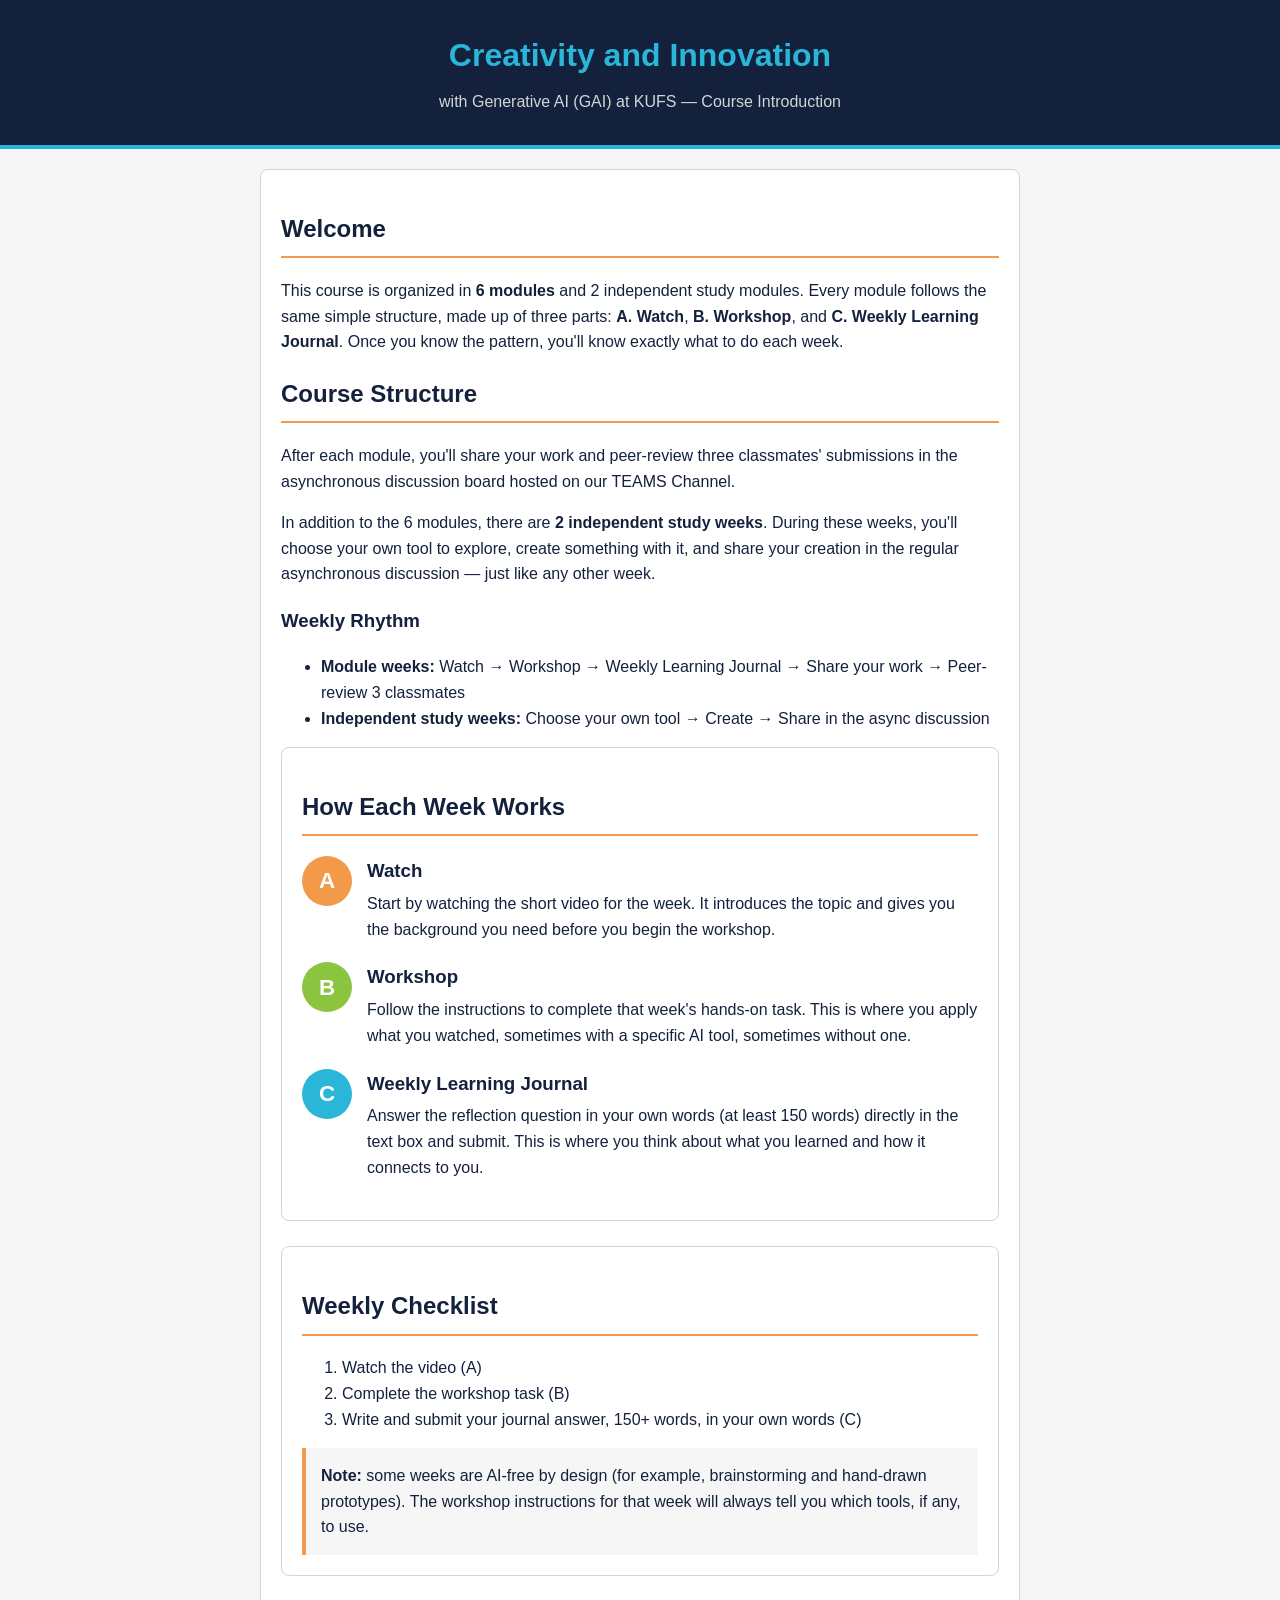
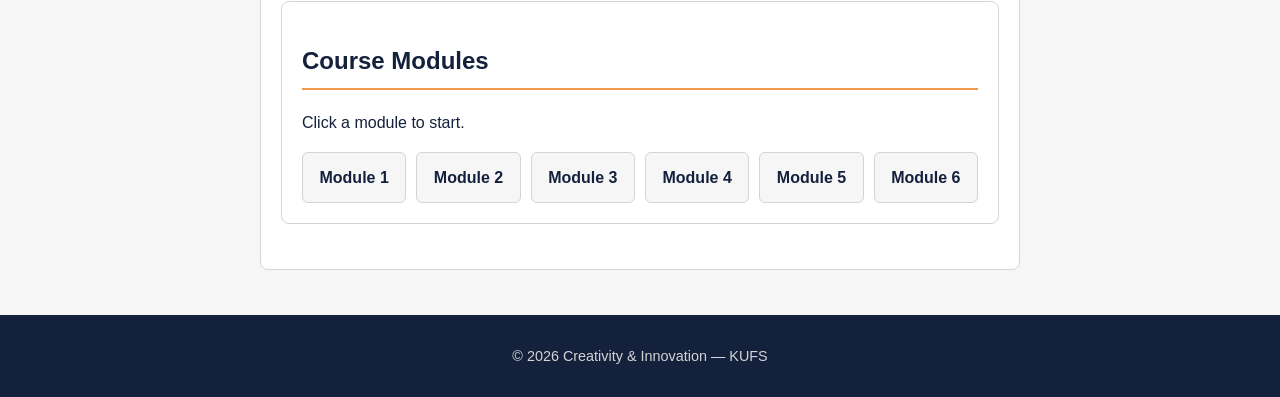
==== commit 1bb53752: "Update index.html" ====
--- a/index.html
+++ b/index.html
@@ -160,7 +160,7 @@
   <!-- ================= HEADER ================= -->
   <header>
     <h1>Creativity and Innovation</h1>
-    <p>Generative AI (GAI) at KUFS &mdash; Course Introduction</p>
+    <p>with Generative AI (GAI) at KUFS &mdash; Course Introduction</p>
   </header>
 
   <!-- ================= MAIN CONTENT ================= -->
@@ -169,10 +169,10 @@
     <!-- ---- Welcome ---- -->
     <article>
       <h2>Welcome</h2>
-     <p>This course runs for <strong>14 weeks</strong>. Every week follows the same simple structure, made up of three parts: <strong>A. Watch</strong>, <strong>B. Workshop</strong>, and <strong>C. Weekly Learning Journal</strong>. Once you know the pattern, you'll know exactly what to do each week.</p>
+     <p>This course is organized in <strong>6 modules </strong> and 2 independent study modules. Every module follows the same simple structure, made up of three parts: <strong>A. Watch</strong>, <strong>B. Workshop</strong>, and <strong>C. Weekly Learning Journal</strong>. Once you know the pattern, you'll know exactly what to do each week.</p>
 
 <h2>Course Structure</h2>
-<p>The course is organized into <strong>6 modules</strong>. After each module, you'll share your work and peer-review three classmates' submissions in the asynchronous discussion board hosted on our TEAMS CHANNEL.</p>
+<p> After each module, you'll share your work and peer-review three classmates' submissions in the asynchronous discussion board hosted on our TEAMS Channel.</p>
 
 <p>In addition to the 6 modules, there are <strong>2 independent study weeks</strong>. During these weeks, you'll choose your own tool to explore, create something with it, and share your creation in the regular asynchronous discussion — just like any other week.</p>
 
@@ -227,8 +227,8 @@
 
     <!-- ---- Course Weeks ---- -->
     <article>
-      <h2>Course Weeks</h2>
-      <p>Click a week to go to its page once it's ready.</p>
+      <h2>Course Modules</h2>
+      <p>Click a module to start.</p>
 
       <div class="week-grid">
         <a href="week1.html">Module 1</a>
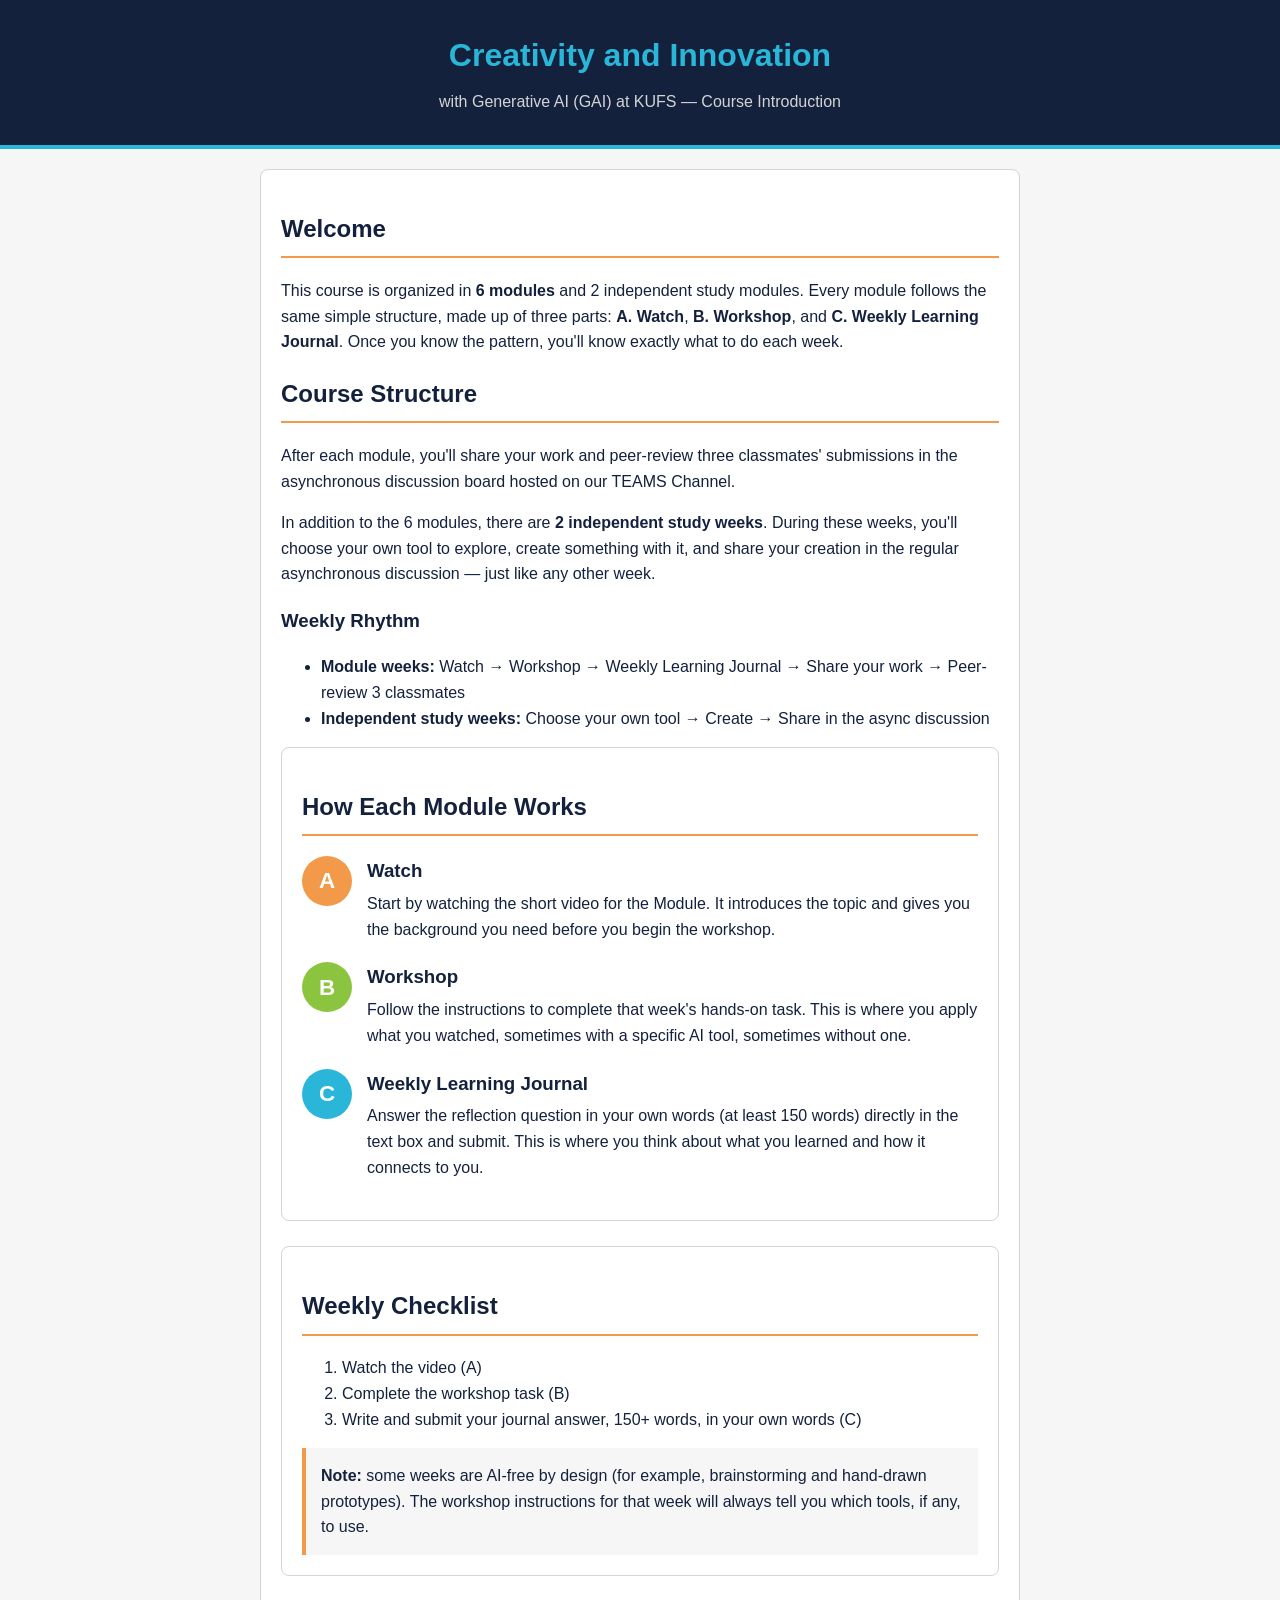
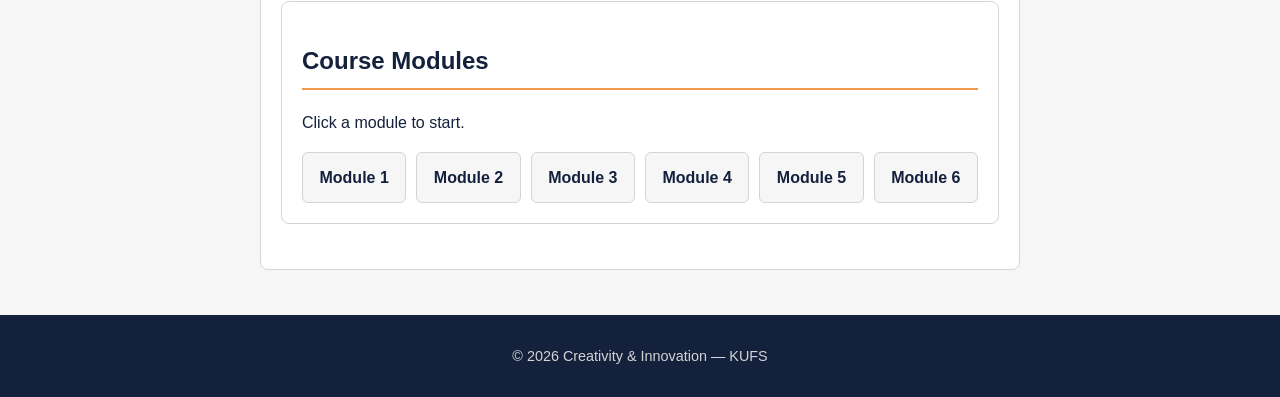
==== commit f7499184: "Update index.html" ====
--- a/index.html
+++ b/index.html
@@ -184,13 +184,13 @@
 
     <!-- ---- How Each Week Works ---- -->
     <article>
-      <h2>How Each Week Works</h2>
+      <h2>How Each Module Works</h2>
 
       <div class="abc-block">
         <div class="abc-letter">A</div>
         <div>
           <h3>Watch</h3>
-          <p>Start by watching the short video for the week. It introduces the topic and gives you the background you need before you begin the workshop.</p>
+          <p>Start by watching the short video for the Module. It introduces the topic and gives you the background you need before you begin the workshop.</p>
         </div>
       </div>
 
@@ -232,11 +232,11 @@
 
       <div class="week-grid">
         <a href="week1.html">Module 1</a>
-        <a href="week-02.html">Module 2</a>
-        <a href="week-03.html">Module 3</a>
-        <a href="week-04.html">Module 4</a>
-        <a href="week-05.html">Module 5</a>
-        <a href="week-06.html">Module 6</a>
+        <a href="week2.html">Module 2</a>
+        <a href="week3.html">Module 3</a>
+        <a href="week4.html">Module 4</a>
+        <a href="week5.html">Module 5</a>
+        <a href="week6.html">Module 6</a>
      
       </div>
     </article>
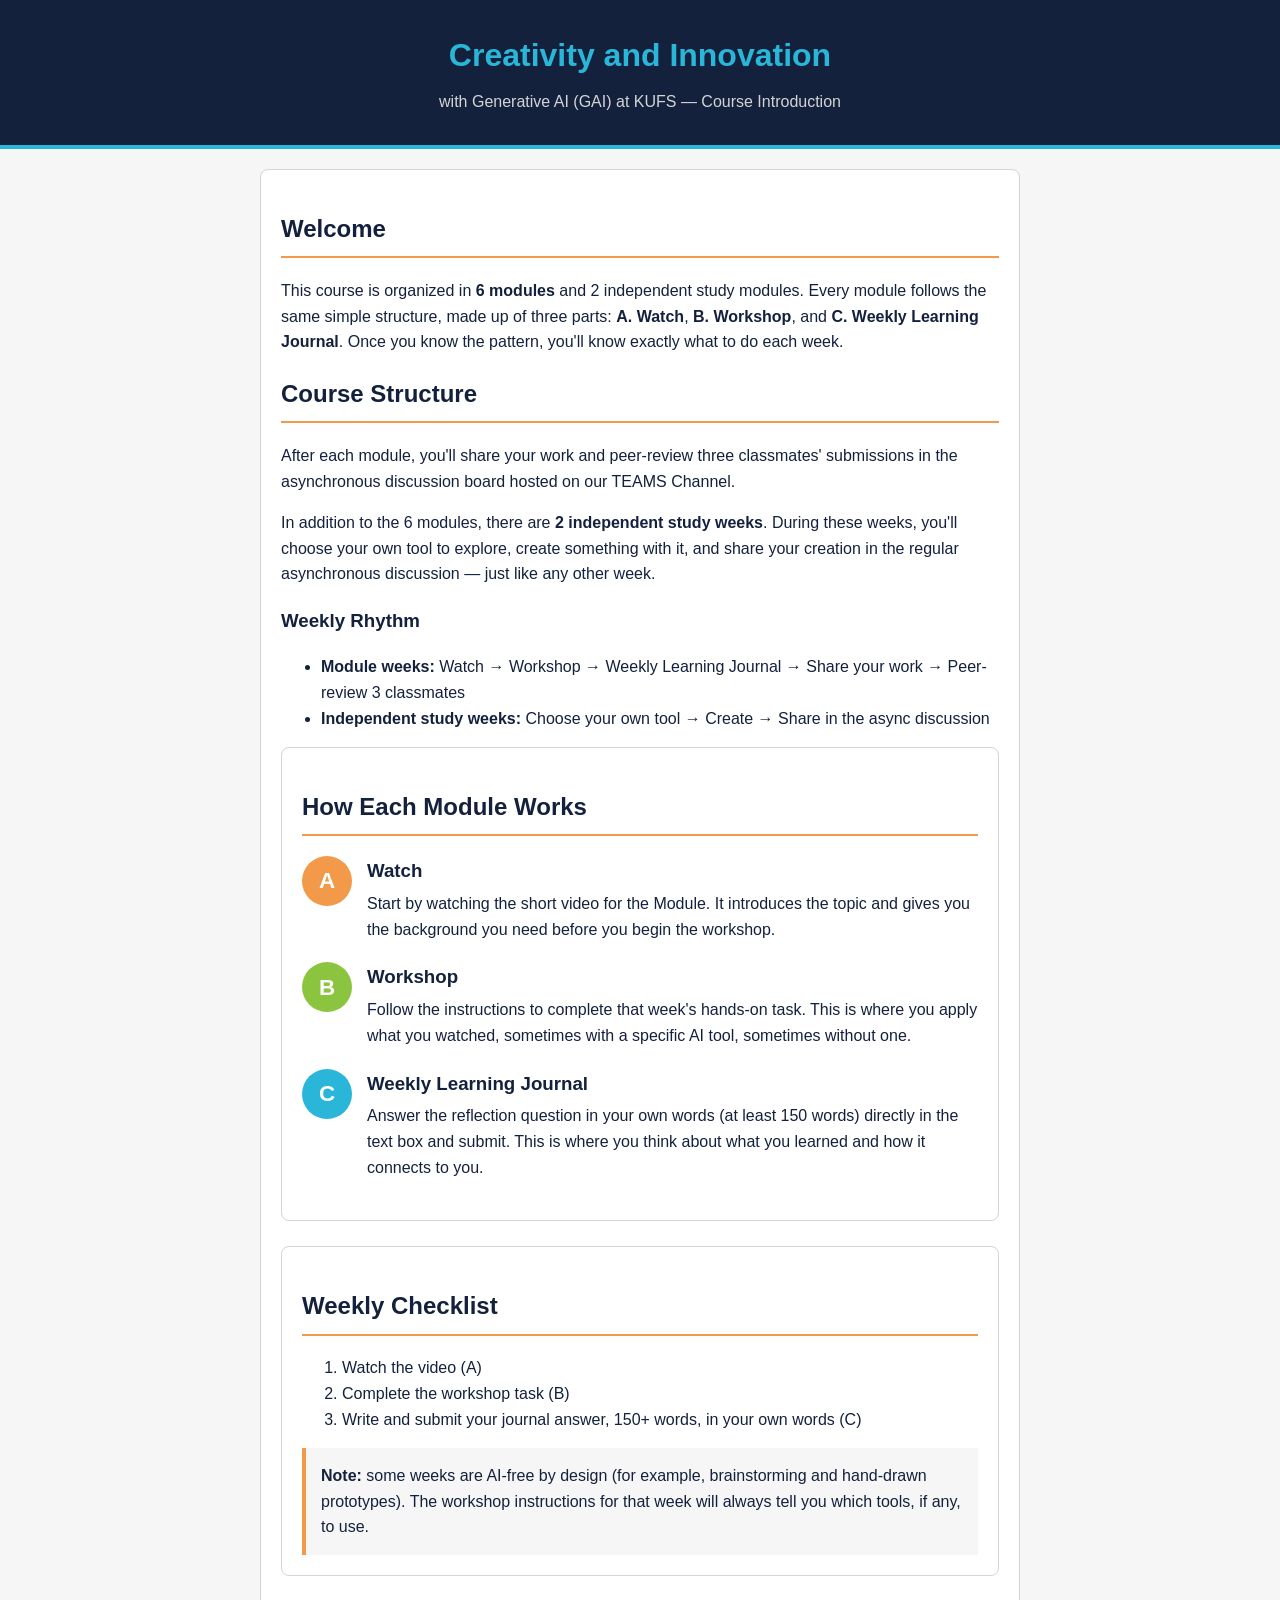
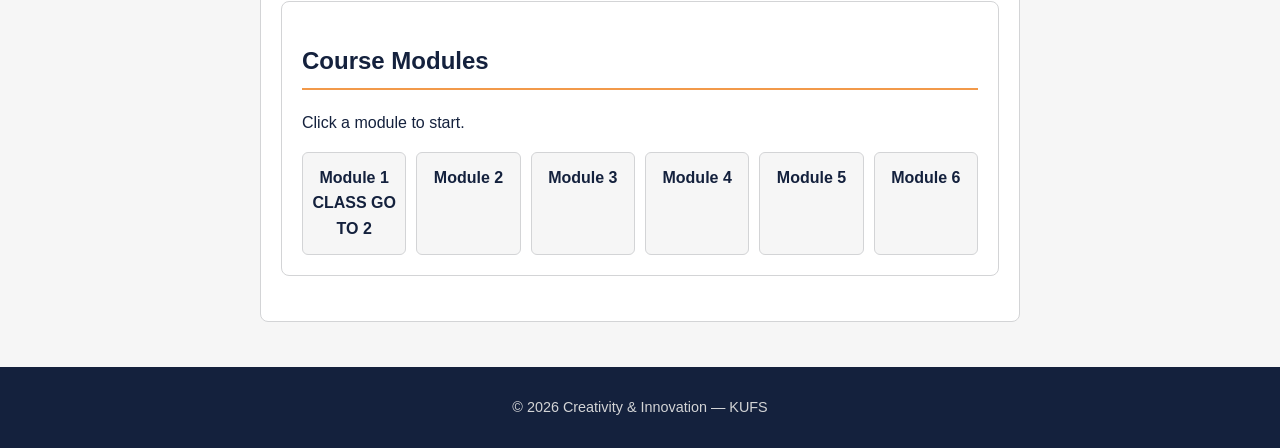
==== commit 4ea46909: "Update index.html" ====
--- a/index.html
+++ b/index.html
@@ -231,7 +231,7 @@
       <p>Click a module to start.</p>
 
       <div class="week-grid">
-        <a href="week1.html">Module 1</a>
+        <a href="week1.html">Module 1 CLASS GO TO 2</a>
         <a href="week2.html">Module 2</a>
         <a href="week3.html">Module 3</a>
         <a href="week4.html">Module 4</a>
